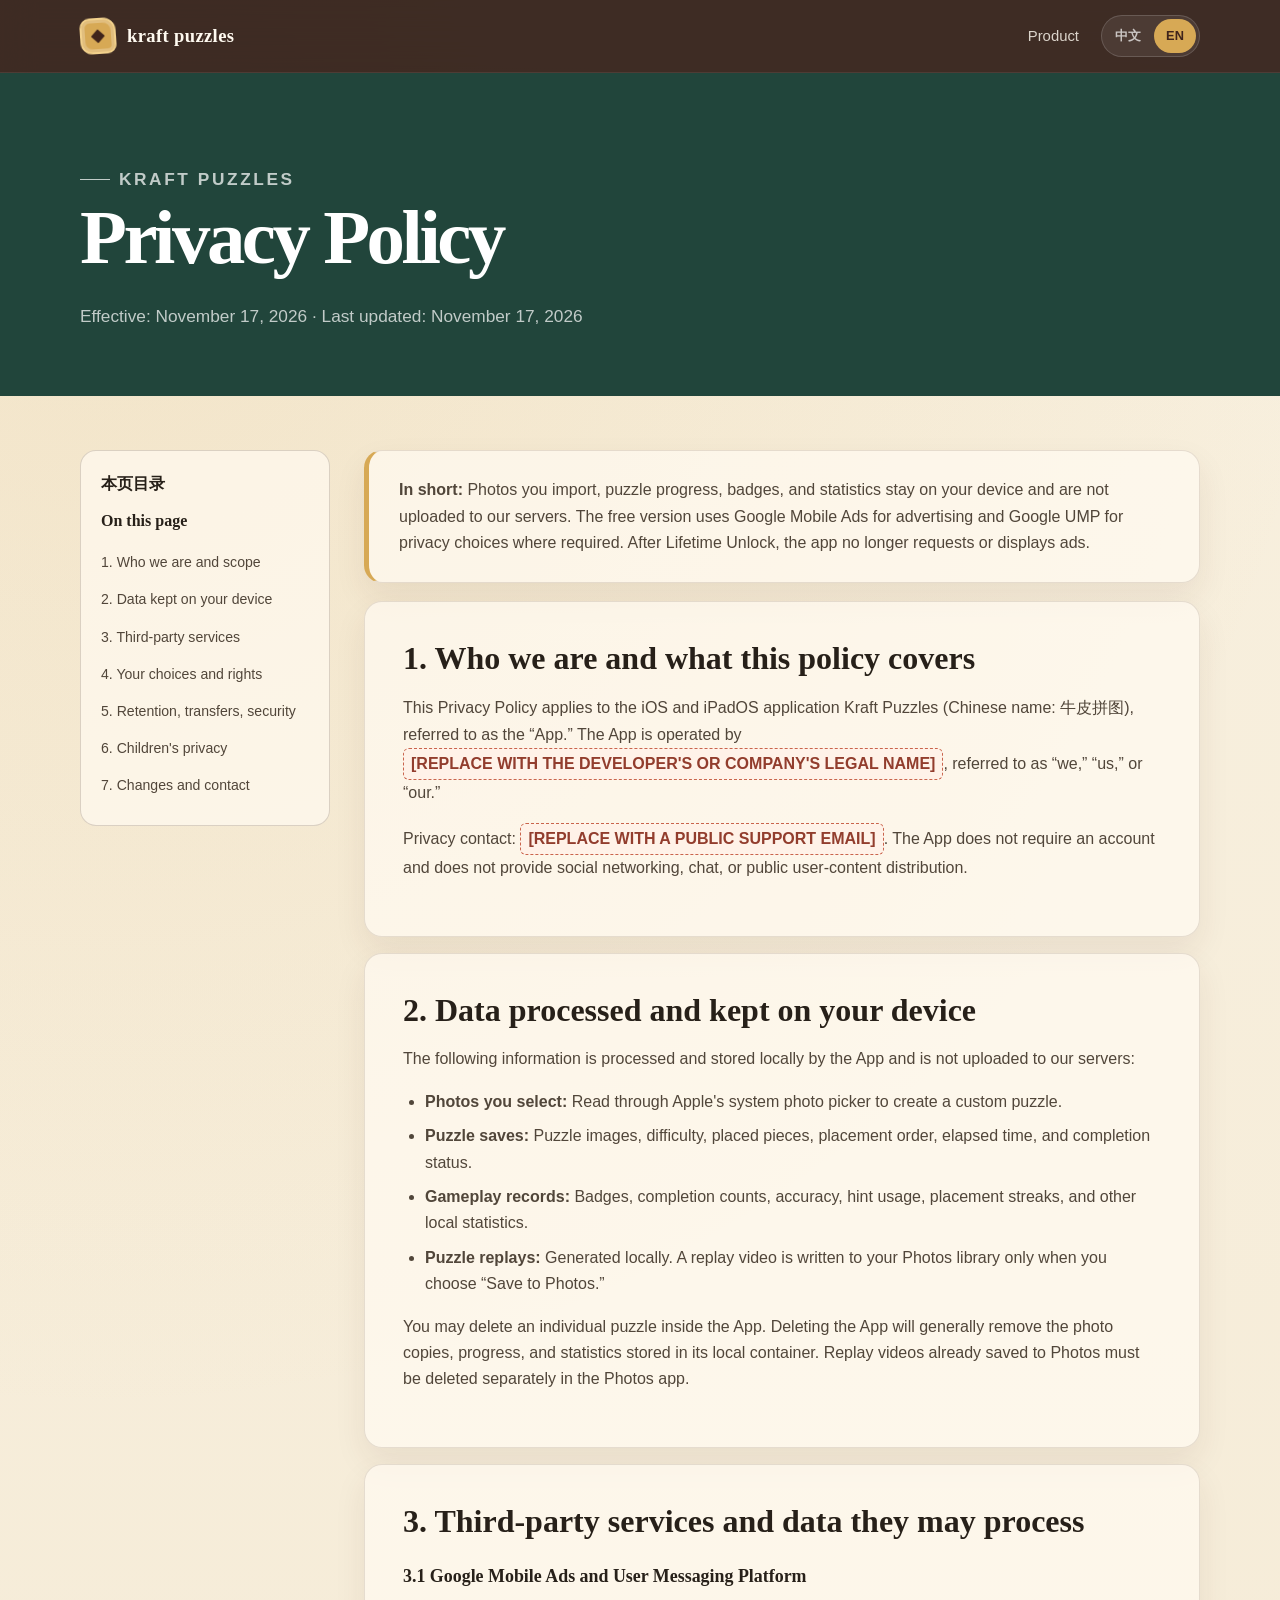
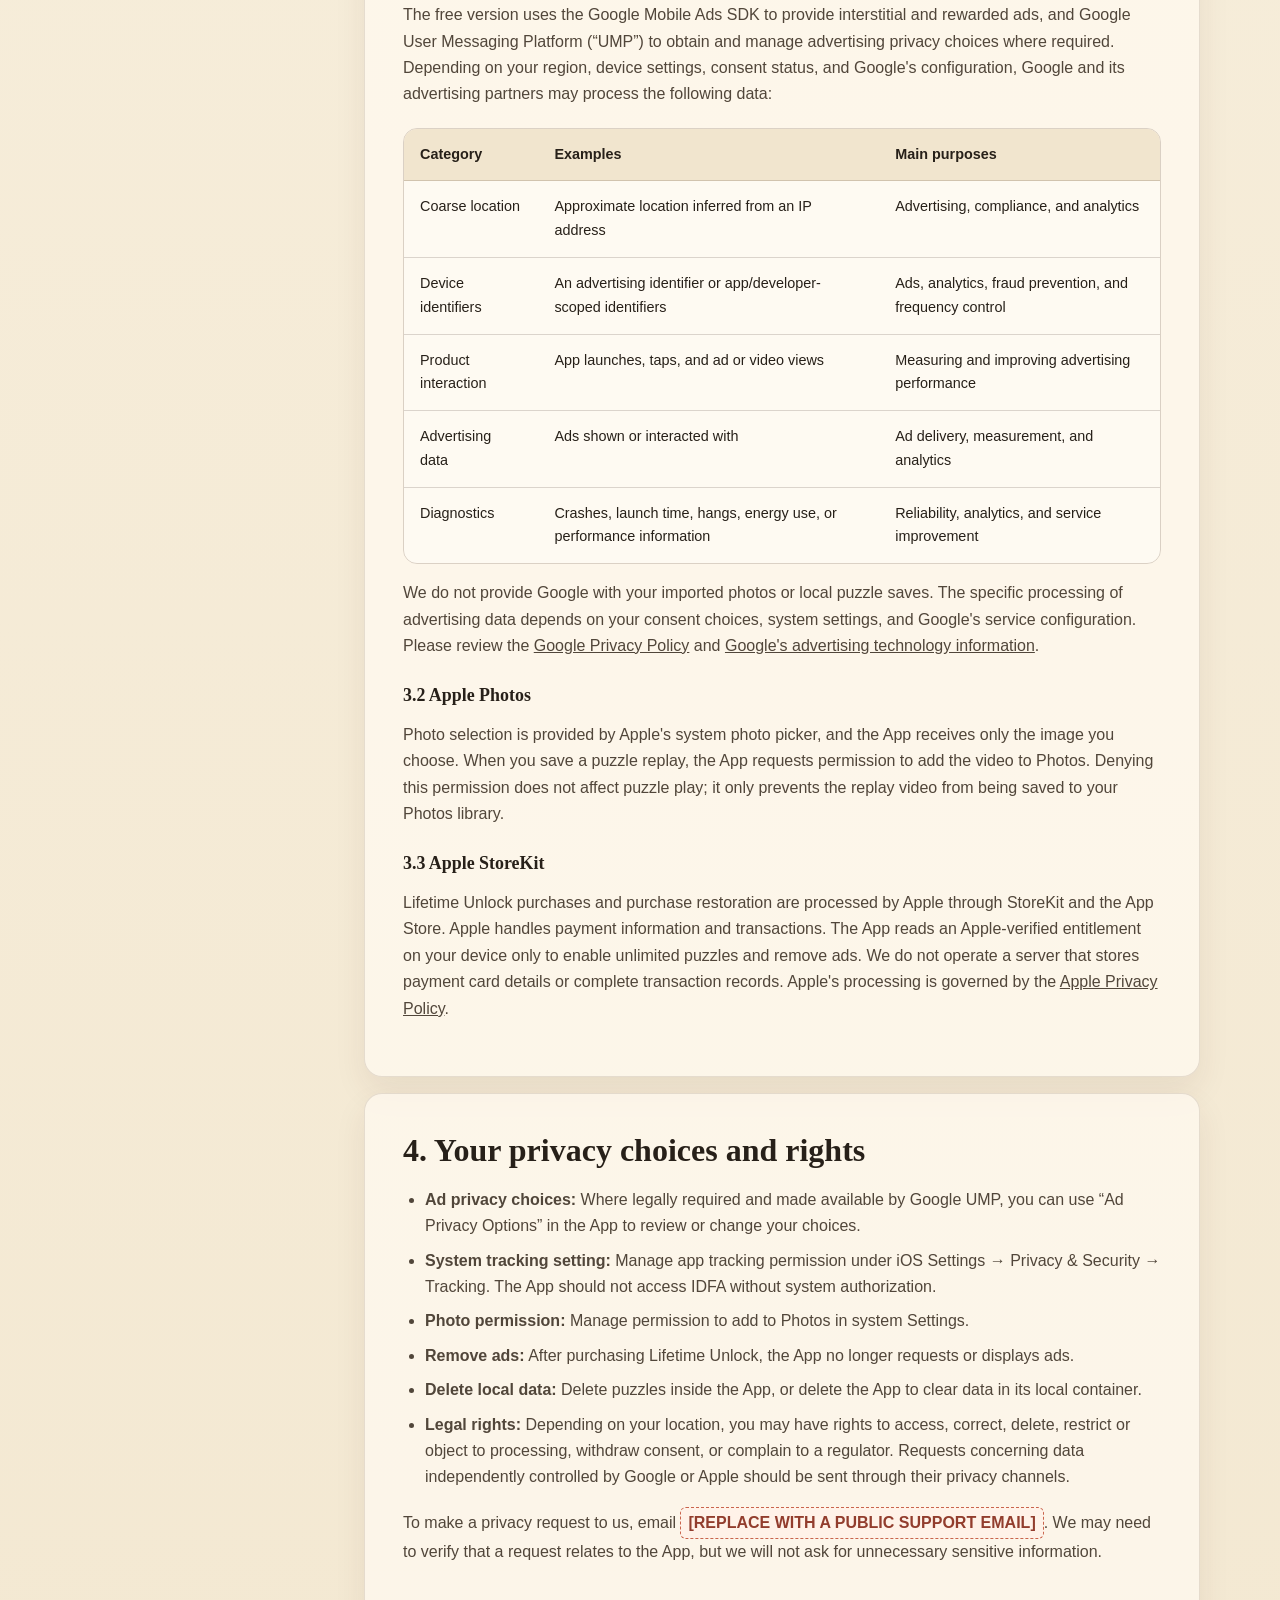
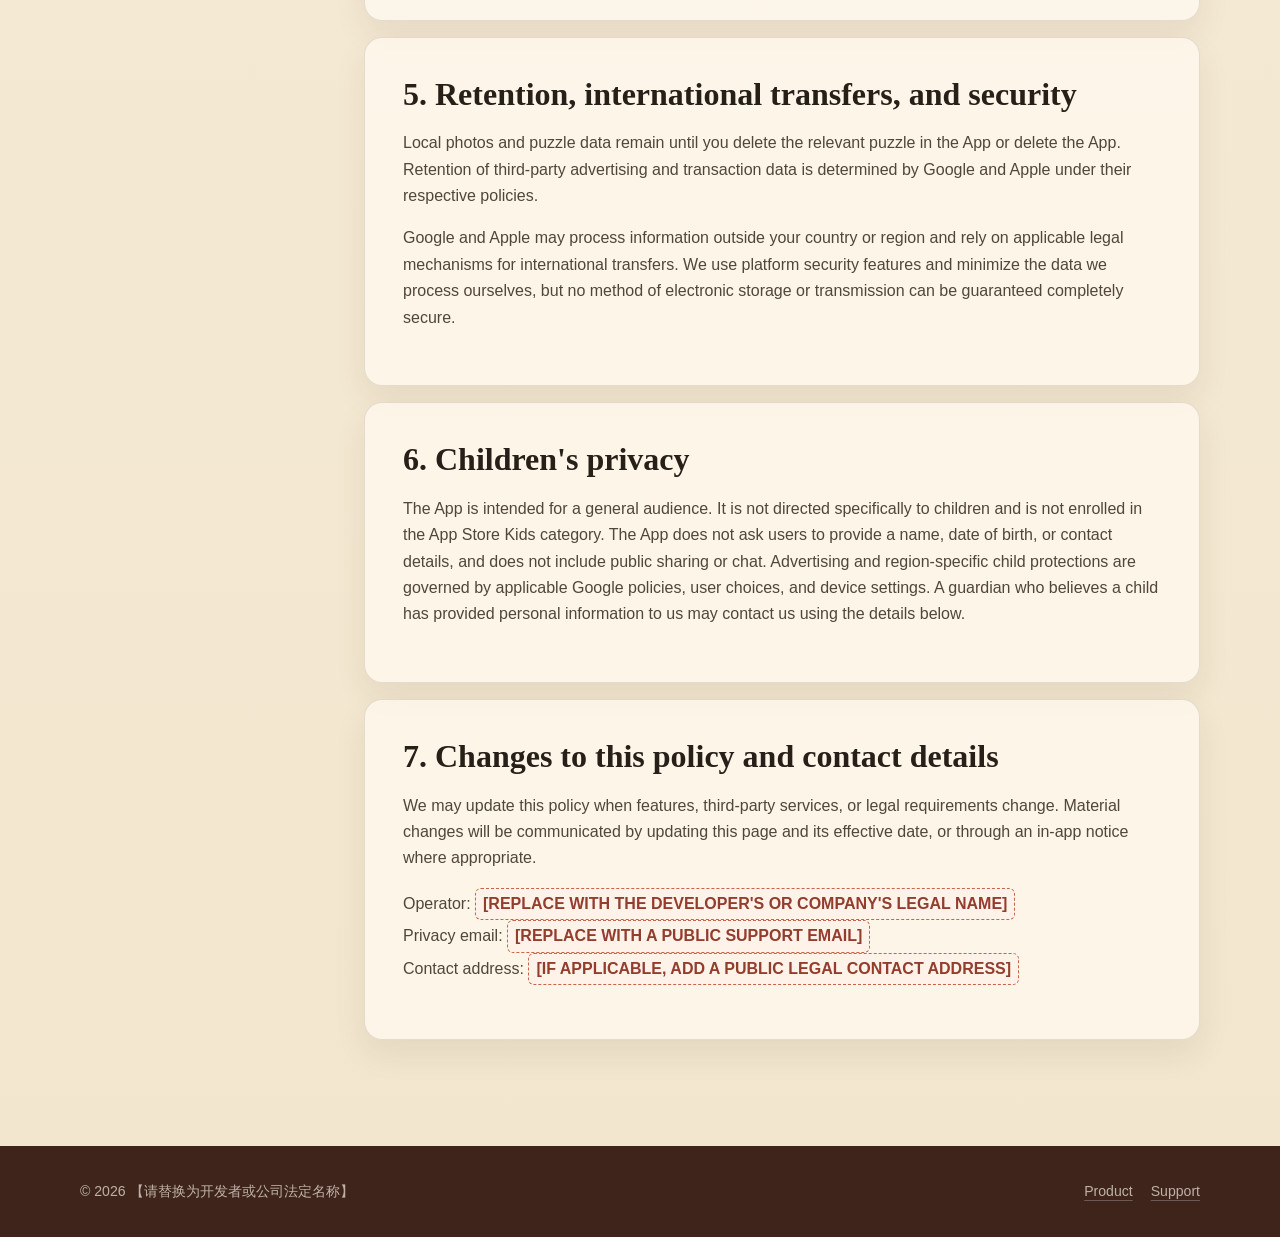
==== privacy.html @ c2f360ee "Add files via upload" ====
<!doctype html>
<html lang="zh-Hans">
  <head>
    <meta charset="utf-8" />
    <meta name="viewport" content="width=device-width, initial-scale=1" />
    <meta
      name="description"
      content="牛皮拼图（Kraft Puzzles）隐私政策：了解照片、拼图存档、广告、内购和隐私选择的处理方式。"
    />
    <meta name="theme-color" content="#21453b" />
    <title>隐私政策 · Privacy Policy — 牛皮拼图 / Kraft Puzzles</title>
    <link rel="stylesheet" href="styles.css" />
    <script src="site.js" defer></script>
  </head>
  <body>
    <a class="skip-link" href="#policy-main">跳到主要内容 / Skip to content</a>

    <header class="site-header">
      <nav class="nav" aria-label="主导航 / Main navigation">
        <a class="brand" href="index.html" aria-label="返回牛皮拼图首页">
          <span class="brand-mark" aria-hidden="true">◆</span>
          <span>kraft puzzles</span>
        </a>
        <div class="nav-links">
          <a class="always" href="index.html">
            <span data-language-panel="zh">产品介绍</span>
            <span data-language-panel="en" hidden>Product</span>
          </a>
          <div class="language-switcher" aria-label="选择语言 / Choose language">
            <button type="button" data-language-button="zh" aria-pressed="true">中文</button>
            <button type="button" data-language-button="en" aria-pressed="false">EN</button>
          </div>
        </div>
      </nav>
    </header>

    <main id="policy-main">
      <section class="policy-hero">
        <div class="policy-hero-inner" data-language-panel="zh">
          <p class="eyebrow">牛皮拼图 · Kraft Puzzles</p>
          <h1>隐私政策</h1>
          <p>生效日期：2026年11月17日　·　最后更新：2026年11月17日</p>
        </div>
        <div class="policy-hero-inner" data-language-panel="en" hidden>
          <p class="eyebrow">Kraft Puzzles</p>
          <h1>Privacy Policy</h1>
          <p>Effective: November 17, 2026 · Last updated: November 17, 2026</p>
        </div>
      </section>

      <div class="policy-layout">
        <aside class="policy-nav" aria-label="隐私政策目录 / Privacy Policy contents">
          <strong data-language-panel="zh">本页目录</strong>
          <strong data-language-panel="en" hidden>On this page</strong>
          <div data-language-panel="zh">
            <a href="#controller-zh">1. 运营者与适用范围</a>
            <a href="#local-data-zh">2. 保存在设备上的数据</a>
            <a href="#third-parties-zh">3. 第三方服务与数据</a>
            <a href="#choices-zh">4. 你的选择与权利</a>
            <a href="#retention-zh">5. 保存、传输与安全</a>
            <a href="#children-zh">6. 儿童隐私</a>
            <a href="#changes-zh">7. 变更与联系</a>
          </div>
          <div data-language-panel="en" hidden>
            <a href="#controller-en">1. Who we are and scope</a>
            <a href="#local-data-en">2. Data kept on your device</a>
            <a href="#third-parties-en">3. Third-party services</a>
            <a href="#choices-en">4. Your choices and rights</a>
            <a href="#retention-en">5. Retention, transfers, security</a>
            <a href="#children-en">6. Children's privacy</a>
            <a href="#changes-en">7. Changes and contact</a>
          </div>
        </aside>

        <article class="policy-content language-panel" data-language-panel="zh">
          <div class="summary-card">
            <p>
              <strong>简要说明：</strong>你导入的照片、拼图进度、奖章和统计保存在设备本地，不会上传到我们的服务器。
              免费版会使用 Google Mobile Ads 展示广告，并使用 Google UMP 管理适用地区的广告隐私选择；永久解锁后不再请求或展示广告。
            </p>
          </div>

          <section class="policy-section" id="controller-zh">
            <h2>1. 运营者与适用范围</h2>
            <p>
              本隐私政策适用于 iOS 与 iPadOS 应用“牛皮拼图”（英文名 Kraft Puzzles，以下简称“本 App”）。
              本 App 的运营者和数据控制者为
              <span class="placeholder">【请替换为开发者或公司法定名称】</span>（以下简称“我们”）。
            </p>
            <p>
              隐私联系邮箱：<span class="placeholder">【请替换为可公开使用的支持邮箱】</span>。
              本 App 无需创建账号，也不提供社交、聊天或公开发布用户内容的功能。
            </p>
          </section>

          <section class="policy-section" id="local-data-zh">
            <h2>2. 保存在设备上的数据</h2>
            <p>以下内容由本 App 在你的设备上处理和保存，不会上传到我们的服务器：</p>
            <ul>
              <li><strong>你选择的照片：</strong>通过 Apple 系统照片选择器读取，用于生成自定义拼图。</li>
              <li><strong>拼图存档：</strong>包括拼图图像、难度、已归位碎片、放置顺序、用时和完成状态。</li>
              <li><strong>游戏记录：</strong>包括奖章、完成数量、准确率、提示使用情况、连续归位和其他本机统计。</li>
              <li><strong>拼图回放：</strong>回放在本机生成；只有当你主动选择“保存到相册”时，视频才会写入系统照片图库。</li>
            </ul>
            <p>
              你可以在 App 内删除单个拼图。删除 App 通常会同时删除 App 容器中的本机照片副本、进度与统计；已经保存到系统相册的回放视频需由你在“照片”App 中另行删除。
            </p>
          </section>

          <section class="policy-section" id="third-parties-zh">
            <h2>3. 第三方服务与可能处理的数据</h2>
            <h3>3.1 Google Mobile Ads 与 User Messaging Platform</h3>
            <p>
              免费版使用 Google Mobile Ads SDK 提供插屏广告和激励广告，并使用 Google User Messaging Platform（UMP）在适用地区收集和管理广告隐私选择。
              根据你的地区、设备设置、同意状态及 Google 的配置，Google 及其广告合作伙伴可能处理下列数据：
            </p>

            <div class="data-table-wrap">
              <table class="data-table">
                <thead>
                  <tr><th>数据类别</th><th>示例</th><th>主要目的</th></tr>
                </thead>
                <tbody>
                  <tr><td>粗略位置</td><td>由 IP 地址推断的大致位置</td><td>广告投放、合规与分析</td></tr>
                  <tr><td>设备标识符</td><td>广告标识符或 App/开发者范围内的设备标识符</td><td>广告、分析、反欺诈与频次控制</td></tr>
                  <tr><td>产品交互</td><td>App 启动、点击、广告或视频观看等交互</td><td>衡量和改善广告表现</td></tr>
                  <tr><td>广告数据</td><td>展示或互动过的广告</td><td>广告投放、衡量与分析</td></tr>
                  <tr><td>诊断数据</td><td>崩溃、启动时间、卡顿、能耗或性能信息</td><td>稳定性、分析与广告服务改进</td></tr>
                </tbody>
              </table>
            </div>

            <p>
              我们不会向 Google 提供你导入的照片或本机拼图存档。广告数据的具体处理取决于你的同意选择、系统设置和 Google 的服务配置。
              你可以查看
              <a href="https://policies.google.com/privacy" rel="noreferrer">Google 隐私权政策</a>及
              <a href="https://policies.google.com/technologies/ads" rel="noreferrer">Google 广告技术说明</a>。
            </p>

            <h3>3.2 Apple Photos</h3>
            <p>
              照片选择由 Apple 的系统照片选择器提供。本 App 仅接收你主动选择的图片。保存拼图回放时，本 App 会请求“添加到照片”的权限；拒绝该权限不会影响拼图功能，只会阻止回放视频写入系统相册。
            </p>

            <h3>3.3 Apple StoreKit</h3>
            <p>
              “永久解锁”购买与恢复购买由 Apple StoreKit 和 App Store 处理。Apple 负责付款信息和交易处理；本 App 仅在设备上读取经 Apple 验证的购买权益，以决定是否启用无限拼图和移除广告。
              我们没有自建服务器保存你的付款卡号或完整交易记录。Apple 的处理受
              <a href="https://www.apple.com/legal/privacy/" rel="noreferrer">Apple 隐私政策</a>约束。
            </p>
          </section>

          <section class="policy-section" id="choices-zh">
            <h2>4. 你的隐私选择与权利</h2>
            <ul>
              <li><strong>广告隐私选择：</strong>当法律要求且 Google UMP 提供相应入口时，你可在 App 内的“广告隐私选项”重新查看或修改选择。</li>
              <li><strong>系统跟踪设置：</strong>你可以在 iOS“设置 → 隐私与安全性 → 跟踪”中管理 App 的跟踪权限。未获得系统授权时，App 不应访问 IDFA。</li>
              <li><strong>照片权限：</strong>可在系统设置中管理“添加照片”权限。</li>
              <li><strong>移除广告：</strong>购买“永久解锁”后，本 App 不再请求或展示广告。</li>
              <li><strong>删除本机数据：</strong>可在 App 内删除拼图，或通过删除 App 清除其本机容器数据。</li>
              <li><strong>法定权利：</strong>根据你所在地区的法律，你可能享有访问、更正、删除、限制处理、反对处理、撤回同意或投诉等权利。对于由 Google 或 Apple 独立控制的数据，请通过其隐私渠道提出请求。</li>
            </ul>
            <p>如需向我们提出隐私请求，请发送邮件至 <span class="placeholder">【请替换为可公开使用的支持邮箱】</span>。我们可能需要核实请求与本 App 的关联，但不会要求你提供不必要的敏感信息。</p>
          </section>

          <section class="policy-section" id="retention-zh">
            <h2>5. 数据保存、跨境传输与安全</h2>
            <p>
              本机照片与拼图数据会保留到你在 App 内删除相应拼图或删除 App 为止。第三方广告与交易数据的保存期限由 Google 和 Apple 根据其政策决定。
            </p>
            <p>
              Google 和 Apple 可能在你所在国家或地区以外处理数据，并依据适用的法律机制保护跨境传输。我们采用平台提供的安全机制，并尽量减少自身处理的数据；但任何电子存储或网络传输方式都无法保证绝对安全。
            </p>
          </section>

          <section class="policy-section" id="children-zh">
            <h2>6. 儿童隐私</h2>
            <p>
              本 App 面向一般受众，并非专门面向儿童设计，也未加入 App Store 的“儿童类别”。本 App 不要求用户提供姓名、出生日期或联系方式，也不提供公开分享和聊天功能。
              广告的提供和地区性儿童保护设置由 Google 的适用政策、用户同意和设备设置共同决定。如监护人认为儿童向我们提供了个人信息，请通过下方邮箱联系。
            </p>
          </section>

          <section class="policy-section" id="changes-zh">
            <h2>7. 政策变更与联系我们</h2>
            <p>
              我们可能因功能、第三方服务或法律要求变化而更新本政策。重大变更会通过更新本页面、生效日期，或在适当情况下通过 App 内提示告知。
            </p>
            <p>
              运营者：<span class="placeholder">【请替换为开发者或公司法定名称】</span><br />
              隐私邮箱：<span class="placeholder">【请替换为可公开使用的支持邮箱】</span><br />
              联系地址：<span class="placeholder">【如适用，请填写可公开的法定联系地址】</span>
            </p>
          </section>
        </article>

        <article class="policy-content language-panel" data-language-panel="en" hidden>
          <div class="summary-card">
            <p>
              <strong>In short:</strong> Photos you import, puzzle progress, badges, and statistics stay on your device and are not uploaded to our servers.
              The free version uses Google Mobile Ads for advertising and Google UMP for privacy choices where required. After Lifetime Unlock, the app no longer requests or displays ads.
            </p>
          </div>

          <section class="policy-section" id="controller-en">
            <h2>1. Who we are and what this policy covers</h2>
            <p>
              This Privacy Policy applies to the iOS and iPadOS application Kraft Puzzles (Chinese name: 牛皮拼图), referred to as the “App.”
              The App is operated by <span class="placeholder">[REPLACE WITH THE DEVELOPER'S OR COMPANY'S LEGAL NAME]</span>, referred to as “we,” “us,” or “our.”
            </p>
            <p>
              Privacy contact: <span class="placeholder">[REPLACE WITH A PUBLIC SUPPORT EMAIL]</span>.
              The App does not require an account and does not provide social networking, chat, or public user-content distribution.
            </p>
          </section>

          <section class="policy-section" id="local-data-en">
            <h2>2. Data processed and kept on your device</h2>
            <p>The following information is processed and stored locally by the App and is not uploaded to our servers:</p>
            <ul>
              <li><strong>Photos you select:</strong> Read through Apple's system photo picker to create a custom puzzle.</li>
              <li><strong>Puzzle saves:</strong> Puzzle images, difficulty, placed pieces, placement order, elapsed time, and completion status.</li>
              <li><strong>Gameplay records:</strong> Badges, completion counts, accuracy, hint usage, placement streaks, and other local statistics.</li>
              <li><strong>Puzzle replays:</strong> Generated locally. A replay video is written to your Photos library only when you choose “Save to Photos.”</li>
            </ul>
            <p>
              You may delete an individual puzzle inside the App. Deleting the App will generally remove the photo copies, progress, and statistics stored in its local container. Replay videos already saved to Photos must be deleted separately in the Photos app.
            </p>
          </section>

          <section class="policy-section" id="third-parties-en">
            <h2>3. Third-party services and data they may process</h2>
            <h3>3.1 Google Mobile Ads and User Messaging Platform</h3>
            <p>
              The free version uses the Google Mobile Ads SDK to provide interstitial and rewarded ads, and Google User Messaging Platform (“UMP”) to obtain and manage advertising privacy choices where required.
              Depending on your region, device settings, consent status, and Google's configuration, Google and its advertising partners may process the following data:
            </p>

            <div class="data-table-wrap">
              <table class="data-table">
                <thead><tr><th>Category</th><th>Examples</th><th>Main purposes</th></tr></thead>
                <tbody>
                  <tr><td>Coarse location</td><td>Approximate location inferred from an IP address</td><td>Advertising, compliance, and analytics</td></tr>
                  <tr><td>Device identifiers</td><td>An advertising identifier or app/developer-scoped identifiers</td><td>Ads, analytics, fraud prevention, and frequency control</td></tr>
                  <tr><td>Product interaction</td><td>App launches, taps, and ad or video views</td><td>Measuring and improving advertising performance</td></tr>
                  <tr><td>Advertising data</td><td>Ads shown or interacted with</td><td>Ad delivery, measurement, and analytics</td></tr>
                  <tr><td>Diagnostics</td><td>Crashes, launch time, hangs, energy use, or performance information</td><td>Reliability, analytics, and service improvement</td></tr>
                </tbody>
              </table>
            </div>

            <p>
              We do not provide Google with your imported photos or local puzzle saves. The specific processing of advertising data depends on your consent choices, system settings, and Google's service configuration.
              Please review the <a href="https://policies.google.com/privacy" rel="noreferrer">Google Privacy Policy</a> and
              <a href="https://policies.google.com/technologies/ads" rel="noreferrer">Google's advertising technology information</a>.
            </p>

            <h3>3.2 Apple Photos</h3>
            <p>
              Photo selection is provided by Apple's system photo picker, and the App receives only the image you choose. When you save a puzzle replay, the App requests permission to add the video to Photos. Denying this permission does not affect puzzle play; it only prevents the replay video from being saved to your Photos library.
            </p>

            <h3>3.3 Apple StoreKit</h3>
            <p>
              Lifetime Unlock purchases and purchase restoration are processed by Apple through StoreKit and the App Store. Apple handles payment information and transactions. The App reads an Apple-verified entitlement on your device only to enable unlimited puzzles and remove ads.
              We do not operate a server that stores payment card details or complete transaction records. Apple's processing is governed by the
              <a href="https://www.apple.com/legal/privacy/" rel="noreferrer">Apple Privacy Policy</a>.
            </p>
          </section>

          <section class="policy-section" id="choices-en">
            <h2>4. Your privacy choices and rights</h2>
            <ul>
              <li><strong>Ad privacy choices:</strong> Where legally required and made available by Google UMP, you can use “Ad Privacy Options” in the App to review or change your choices.</li>
              <li><strong>System tracking setting:</strong> Manage app tracking permission under iOS Settings → Privacy & Security → Tracking. The App should not access IDFA without system authorization.</li>
              <li><strong>Photo permission:</strong> Manage permission to add to Photos in system Settings.</li>
              <li><strong>Remove ads:</strong> After purchasing Lifetime Unlock, the App no longer requests or displays ads.</li>
              <li><strong>Delete local data:</strong> Delete puzzles inside the App, or delete the App to clear data in its local container.</li>
              <li><strong>Legal rights:</strong> Depending on your location, you may have rights to access, correct, delete, restrict or object to processing, withdraw consent, or complain to a regulator. Requests concerning data independently controlled by Google or Apple should be sent through their privacy channels.</li>
            </ul>
            <p>
              To make a privacy request to us, email <span class="placeholder">[REPLACE WITH A PUBLIC SUPPORT EMAIL]</span>. We may need to verify that a request relates to the App, but we will not ask for unnecessary sensitive information.
            </p>
          </section>

          <section class="policy-section" id="retention-en">
            <h2>5. Retention, international transfers, and security</h2>
            <p>
              Local photos and puzzle data remain until you delete the relevant puzzle in the App or delete the App. Retention of third-party advertising and transaction data is determined by Google and Apple under their respective policies.
            </p>
            <p>
              Google and Apple may process information outside your country or region and rely on applicable legal mechanisms for international transfers. We use platform security features and minimize the data we process ourselves, but no method of electronic storage or transmission can be guaranteed completely secure.
            </p>
          </section>

          <section class="policy-section" id="children-en">
            <h2>6. Children's privacy</h2>
            <p>
              The App is intended for a general audience. It is not directed specifically to children and is not enrolled in the App Store Kids category. The App does not ask users to provide a name, date of birth, or contact details, and does not include public sharing or chat.
              Advertising and region-specific child protections are governed by applicable Google policies, user choices, and device settings. A guardian who believes a child has provided personal information to us may contact us using the details below.
            </p>
          </section>

          <section class="policy-section" id="changes-en">
            <h2>7. Changes to this policy and contact details</h2>
            <p>
              We may update this policy when features, third-party services, or legal requirements change. Material changes will be communicated by updating this page and its effective date, or through an in-app notice where appropriate.
            </p>
            <p>
              Operator: <span class="placeholder">[REPLACE WITH THE DEVELOPER'S OR COMPANY'S LEGAL NAME]</span><br />
              Privacy email: <span class="placeholder">[REPLACE WITH A PUBLIC SUPPORT EMAIL]</span><br />
              Contact address: <span class="placeholder">[IF APPLICABLE, ADD A PUBLIC LEGAL CONTACT ADDRESS]</span>
            </p>
          </section>
        </article>
      </div>
    </main>

    <footer class="site-footer">
      <div class="footer-inner">
        <span>© 2026 <span data-replace="legal-name">【请替换为开发者或公司法定名称】</span></span>
        <div class="footer-links">
          <a href="index.html"><span data-language-panel="zh">产品介绍</span><span data-language-panel="en" hidden>Product</span></a>
          <a href="mailto:REPLACE_WITH_SUPPORT_EMAIL"><span data-language-panel="zh">联系支持</span><span data-language-panel="en" hidden>Support</span></a>
        </div>
      </div>
    </footer>
  </body>
</html>
---- styles.css ----
:root {
  color-scheme: light;
  --ink: #272019;
  --ink-soft: #51463a;
  --paper: #f6edda;
  --paper-deep: #ead8b7;
  --wood: #6f3e29;
  --wood-dark: #3f241b;
  --felt: #315f51;
  --felt-dark: #21453b;
  --brass: #d7a955;
  --coral: #c9644c;
  --cream: #fffaf0;
  --line: rgba(65, 43, 29, 0.18);
  --shadow: 0 20px 48px rgba(52, 31, 20, 0.16);
  --radius-lg: 28px;
  --radius-md: 18px;
  --page: min(1120px, calc(100% - 36px));
}

* {
  box-sizing: border-box;
}

html {
  scroll-behavior: smooth;
}

body {
  margin: 0;
  color: var(--ink);
  background:
    radial-gradient(circle at 8% 4%, rgba(215, 169, 85, 0.16), transparent 28%),
    linear-gradient(180deg, #f8f0df 0%, #f2e6ce 100%);
  font-family: -apple-system, BlinkMacSystemFont, "Segoe UI", "PingFang SC",
    "Hiragino Sans GB", "Microsoft YaHei", sans-serif;
  line-height: 1.65;
  -webkit-font-smoothing: antialiased;
}

a {
  color: inherit;
}

button,
a {
  -webkit-tap-highlight-color: transparent;
}

.skip-link {
  position: fixed;
  top: 10px;
  left: 10px;
  z-index: 100;
  padding: 10px 14px;
  border-radius: 10px;
  color: white;
  background: var(--ink);
  transform: translateY(-150%);
}

.skip-link:focus {
  transform: translateY(0);
}

.site-header {
  position: sticky;
  top: 0;
  z-index: 20;
  border-bottom: 1px solid rgba(255, 255, 255, 0.08);
  color: var(--cream);
  background: rgba(46, 28, 21, 0.92);
  backdrop-filter: blur(16px);
}

.nav {
  width: var(--page);
  min-height: 72px;
  margin: 0 auto;
  display: flex;
  align-items: center;
  gap: 26px;
}

.brand {
  display: inline-flex;
  align-items: center;
  gap: 11px;
  text-decoration: none;
  font-family: Georgia, "Times New Roman", "Songti SC", serif;
  font-size: 1.16rem;
  font-weight: 800;
  letter-spacing: 0.02em;
  white-space: nowrap;
}

.brand-mark {
  width: 36px;
  height: 36px;
  display: grid;
  place-items: center;
  border: 2px solid #f2d18c;
  border-radius: 10px 13px 9px 12px;
  color: var(--wood-dark);
  background: var(--brass);
  box-shadow: inset 0 0 0 3px rgba(255, 255, 255, 0.24);
  font-size: 1.05rem;
  transform: rotate(-4deg);
}

.nav-links {
  margin-left: auto;
  display: flex;
  align-items: center;
  gap: 22px;
}

.nav-links a {
  color: rgba(255, 250, 240, 0.82);
  text-decoration: none;
  font-size: 0.93rem;
}

.nav-links a:hover,
.nav-links a:focus-visible {
  color: white;
}

.language-switcher {
  display: inline-flex;
  gap: 3px;
  padding: 3px;
  border: 1px solid rgba(255, 255, 255, 0.16);
  border-radius: 999px;
  background: rgba(255, 255, 255, 0.07);
}

.language-switcher button {
  min-width: 42px;
  padding: 6px 10px;
  border: 0;
  border-radius: 999px;
  color: rgba(255, 255, 255, 0.7);
  background: transparent;
  font: inherit;
  font-size: 0.8rem;
  font-weight: 700;
  cursor: pointer;
}

.language-switcher button[aria-pressed="true"] {
  color: var(--wood-dark);
  background: var(--brass);
}

.hero {
  position: relative;
  overflow: hidden;
  color: var(--cream);
  background:
    linear-gradient(120deg, rgba(28, 59, 50, 0.96), rgba(49, 95, 81, 0.91)),
    repeating-linear-gradient(90deg, transparent 0 33px, rgba(255, 255, 255, 0.025) 34px 35px);
}

.hero::before,
.hero::after {
  content: "";
  position: absolute;
  border: 1px solid rgba(255, 255, 255, 0.12);
  border-radius: 34px;
  transform: rotate(14deg);
}

.hero::before {
  width: 320px;
  height: 320px;
  right: -80px;
  top: -150px;
}

.hero::after {
  width: 210px;
  height: 210px;
  left: -90px;
  bottom: -120px;
}

.hero-inner {
  position: relative;
  z-index: 1;
  width: var(--page);
  min-height: 650px;
  margin: 0 auto;
  display: grid;
  grid-template-columns: minmax(0, 1.05fr) minmax(340px, 0.95fr);
  align-items: center;
  gap: clamp(48px, 7vw, 96px);
  padding: 76px 0 88px;
}

.eyebrow {
  display: inline-flex;
  align-items: center;
  gap: 9px;
  margin: 0 0 18px;
  color: #f2d18c;
  font-size: 0.78rem;
  font-weight: 800;
  letter-spacing: 0.15em;
  text-transform: uppercase;
}

.eyebrow::before {
  content: "";
  width: 30px;
  height: 1px;
  background: currentColor;
}

h1,
h2,
h3 {
  font-family: Georgia, "Times New Roman", "Songti SC", serif;
  line-height: 1.15;
}

h1 {
  max-width: 720px;
  margin: 0;
  font-size: clamp(3rem, 7vw, 5.8rem);
  letter-spacing: -0.045em;
}

.hero-copy {
  max-width: 650px;
  margin: 24px 0 0;
  color: rgba(255, 250, 240, 0.76);
  font-size: clamp(1.05rem, 1.8vw, 1.26rem);
}

.hero-actions {
  margin-top: 34px;
  display: flex;
  flex-wrap: wrap;
  align-items: center;
  gap: 14px;
}

.button {
  min-height: 50px;
  display: inline-flex;
  align-items: center;
  justify-content: center;
  gap: 10px;
  padding: 12px 20px;
  border: 1px solid transparent;
  border-radius: 13px;
  text-decoration: none;
  font-weight: 800;
  transition: transform 160ms ease, box-shadow 160ms ease, background 160ms ease;
}

.button:hover {
  transform: translateY(-2px);
}

.button-primary {
  color: var(--wood-dark);
  background: var(--brass);
  box-shadow: 0 11px 24px rgba(21, 16, 11, 0.24), inset 0 0 0 2px rgba(255, 255, 255, 0.24);
}

.button-secondary {
  border-color: rgba(255, 255, 255, 0.23);
  color: white;
  background: rgba(255, 255, 255, 0.06);
}

.button-dark {
  color: white;
  background: var(--ink);
}

.puzzle-stage {
  position: relative;
  aspect-ratio: 1 / 1;
  display: grid;
  place-items: center;
}

.puzzle-board {
  width: min(100%, 450px);
  aspect-ratio: 1;
  padding: 22px;
  display: grid;
  grid-template-columns: repeat(3, 1fr);
  gap: 8px;
  border: 12px solid #8b5938;
  border-radius: 30px;
  background: #d9bd83;
  box-shadow:
    0 34px 60px rgba(10, 30, 24, 0.36),
    inset 0 0 0 3px #ad7947,
    inset 0 0 24px rgba(76, 42, 24, 0.3);
  transform: rotate(3deg);
}

.puzzle-piece {
  position: relative;
  border: 1px solid rgba(32, 44, 32, 0.35);
  border-radius: 13px 19px 12px 18px;
  background:
    radial-gradient(circle at 30% 28%, rgba(255, 255, 255, 0.6), transparent 20%),
    linear-gradient(145deg, #d9a85b, #be7659 48%, #315f51 49%, #7ea997);
  box-shadow: 0 7px 0 #62422d, 0 13px 17px rgba(30, 21, 15, 0.26);
}

.puzzle-piece:nth-child(2n) {
  transform: translateY(-3px) rotate(-2deg);
  background:
    radial-gradient(circle at 70% 30%, rgba(255, 255, 255, 0.5), transparent 18%),
    linear-gradient(45deg, #315f51, #719c8b 50%, #d0a156 51%, #ecd49b);
}

.puzzle-piece:nth-child(4n) {
  transform: translateX(3px) rotate(2deg);
  background: linear-gradient(135deg, #c9644c, #e5a36f 45%, #315f51 46%, #406e5d);
}

.piece-out {
  position: absolute;
  width: 28%;
  aspect-ratio: 1;
  right: -3%;
  bottom: -2%;
  border: 3px solid rgba(255, 255, 255, 0.55);
  border-radius: 18px 12px 17px 10px;
  background: linear-gradient(145deg, #e8c273, #c9644c 48%, #315f51 49%);
  box-shadow: 0 13px 0 #5b3a29, 0 22px 35px rgba(22, 20, 15, 0.35);
  transform: rotate(-12deg);
}

.section {
  width: var(--page);
  margin: 0 auto;
  padding: 94px 0;
}

.section-header {
  max-width: 740px;
  margin-bottom: 42px;
}

.section-header h2 {
  margin: 0 0 15px;
  font-size: clamp(2.1rem, 4vw, 3.5rem);
  letter-spacing: -0.035em;
}

.section-header p {
  margin: 0;
  color: var(--ink-soft);
  font-size: 1.08rem;
}

.feature-grid {
  display: grid;
  grid-template-columns: repeat(3, minmax(0, 1fr));
  gap: 18px;
}

.feature-card,
.difficulty-card,
.privacy-card,
.policy-section,
.summary-card {
  border: 1px solid rgba(88, 58, 39, 0.14);
  border-radius: var(--radius-md);
  background: rgba(255, 250, 240, 0.74);
  box-shadow: 0 14px 32px rgba(71, 44, 28, 0.08);
}

.feature-card {
  min-height: 250px;
  padding: 28px;
}

.feature-number {
  width: 42px;
  height: 42px;
  display: grid;
  place-items: center;
  border-radius: 12px;
  color: white;
  background: var(--felt);
  font-family: Georgia, serif;
  font-weight: 800;
  box-shadow: 0 5px 0 var(--felt-dark);
}

.feature-card h3 {
  margin: 24px 0 10px;
  font-size: 1.35rem;
}

.feature-card p {
  margin: 0;
  color: var(--ink-soft);
}

.dark-band {
  color: var(--cream);
  background:
    linear-gradient(rgba(54, 30, 23, 0.98), rgba(54, 30, 23, 0.98)),
    repeating-linear-gradient(0deg, transparent 0 14px, rgba(255, 255, 255, 0.03) 15px);
}

.dark-band .section-header p {
  color: rgba(255, 250, 240, 0.68);
}

.difficulty-grid {
  display: grid;
  grid-template-columns: repeat(5, minmax(0, 1fr));
  gap: 12px;
}

.difficulty-card {
  padding: 24px 16px;
  text-align: center;
  color: var(--ink);
  background: var(--paper);
}

.difficulty-card strong {
  display: block;
  margin-bottom: 5px;
  color: var(--coral);
  font-family: Georgia, serif;
  font-size: 2.1rem;
}

.difficulty-card span {
  color: var(--ink-soft);
  font-size: 0.88rem;
}

.privacy-panel {
  display: grid;
  grid-template-columns: 0.9fr 1.1fr;
  gap: 18px;
}

.privacy-card {
  padding: clamp(28px, 4vw, 46px);
}

.privacy-card.emphasis {
  color: white;
  background: var(--felt);
}

.privacy-card h3 {
  margin: 0 0 16px;
  font-size: 1.6rem;
}

.privacy-card p {
  margin: 0;
  color: var(--ink-soft);
}

.privacy-card.emphasis p {
  color: rgba(255, 255, 255, 0.76);
}

.check-list {
  margin: 22px 0 0;
  padding: 0;
  list-style: none;
}

.check-list li {
  position: relative;
  padding: 9px 0 9px 30px;
}

.check-list li::before {
  content: "✓";
  position: absolute;
  left: 0;
  color: #f1d28e;
  font-weight: 900;
}

.cta {
  width: var(--page);
  margin: 0 auto 88px;
  padding: clamp(38px, 7vw, 72px);
  display: grid;
  grid-template-columns: 1fr auto;
  align-items: center;
  gap: 30px;
  border: 1px solid rgba(88, 58, 39, 0.16);
  border-radius: var(--radius-lg);
  background: rgba(255, 250, 240, 0.82);
  box-shadow: var(--shadow);
}

.cta h2 {
  margin: 0 0 9px;
  font-size: clamp(2rem, 4vw, 3.3rem);
}

.cta p {
  margin: 0;
  color: var(--ink-soft);
}

.site-footer {
  padding: 34px 0;
  color: rgba(255, 250, 240, 0.66);
  background: var(--wood-dark);
}

.footer-inner {
  width: var(--page);
  margin: 0 auto;
  display: flex;
  align-items: center;
  justify-content: space-between;
  gap: 24px;
  font-size: 0.88rem;
}

.footer-links {
  display: flex;
  flex-wrap: wrap;
  gap: 18px;
}

.footer-links a {
  text-decoration-color: rgba(255, 255, 255, 0.24);
  text-underline-offset: 4px;
}

/* Privacy page */
.policy-hero {
  color: white;
  background: var(--felt-dark);
}

.policy-hero-inner {
  width: var(--page);
  margin: 0 auto;
  padding: 72px 0 66px;
}

.policy-hero h1 {
  max-width: 850px;
  font-size: clamp(2.8rem, 6vw, 5rem);
}

.policy-hero p {
  max-width: 760px;
  margin: 20px 0 0;
  color: rgba(255, 255, 255, 0.72);
  font-size: 1.08rem;
}

.policy-layout {
  width: var(--page);
  margin: 0 auto;
  display: grid;
  grid-template-columns: 250px minmax(0, 1fr);
  align-items: start;
  gap: 34px;
  padding: 54px 0 90px;
}

.policy-nav {
  position: sticky;
  top: 98px;
  padding: 20px;
  border: 1px solid var(--line);
  border-radius: 16px;
  background: rgba(255, 250, 240, 0.72);
}

.policy-nav strong {
  display: block;
  margin-bottom: 10px;
  font-family: Georgia, "Songti SC", serif;
}

.policy-nav a {
  display: block;
  padding: 7px 0;
  color: var(--ink-soft);
  text-decoration: none;
  font-size: 0.88rem;
}

.policy-nav a:hover,
.policy-nav a:focus-visible {
  color: var(--coral);
}

.policy-content {
  min-width: 0;
}

.summary-card {
  margin-bottom: 18px;
  padding: 26px 30px;
  border-left: 5px solid var(--brass);
}

.summary-card p {
  margin: 0;
  color: var(--ink-soft);
}

.policy-section {
  margin-bottom: 16px;
  padding: clamp(24px, 4vw, 38px);
}

.policy-section h2 {
  margin: 0 0 18px;
  font-size: clamp(1.45rem, 3vw, 2rem);
}

.policy-section h3 {
  margin: 26px 0 10px;
  font-size: 1.12rem;
}

.policy-section p,
.policy-section li {
  color: var(--ink-soft);
}

.policy-section ul {
  padding-left: 22px;
}

.policy-section li + li {
  margin-top: 8px;
}

.data-table-wrap {
  overflow-x: auto;
  margin-top: 20px;
  border: 1px solid var(--line);
  border-radius: 14px;
}

.data-table {
  width: 100%;
  min-width: 640px;
  border-collapse: collapse;
  background: rgba(255, 255, 255, 0.36);
  font-size: 0.9rem;
}

.data-table th,
.data-table td {
  padding: 14px 16px;
  border-bottom: 1px solid var(--line);
  text-align: left;
  vertical-align: top;
}

.data-table th {
  color: var(--ink);
  background: rgba(234, 216, 183, 0.6);
}

.data-table tr:last-child td {
  border-bottom: 0;
}

.placeholder {
  display: inline-block;
  padding: 2px 7px;
  border: 1px dashed var(--coral);
  border-radius: 6px;
  color: #923d2d;
  background: #fff2e8;
  font-weight: 800;
}

.language-panel[hidden] {
  display: none !important;
}

:focus-visible {
  outline: 3px solid #efc56e;
  outline-offset: 3px;
}

@media (prefers-reduced-motion: reduce) {
  html {
    scroll-behavior: auto;
  }

  *,
  *::before,
  *::after {
    animation-duration: 0.01ms !important;
    transition-duration: 0.01ms !important;
  }
}

@media (max-width: 900px) {
  .nav-links > a:not(.always) {
    display: none;
  }

  .hero-inner {
    grid-template-columns: 1fr;
    padding-top: 64px;
  }

  .puzzle-stage {
    width: min(550px, 94%);
    margin: 0 auto;
  }

  .feature-grid {
    grid-template-columns: repeat(2, minmax(0, 1fr));
  }

  .difficulty-grid {
    grid-template-columns: repeat(3, minmax(0, 1fr));
  }

  .privacy-panel,
  .policy-layout {
    grid-template-columns: 1fr;
  }

  .policy-nav {
    position: static;
  }
}

@media (max-width: 620px) {
  :root {
    --page: min(100% - 24px, 1120px);
  }

  .nav {
    min-height: 64px;
    gap: 10px;
  }

  .brand {
    font-size: 1rem;
  }

  .brand-mark {
    width: 32px;
    height: 32px;
  }

  .nav-links {
    gap: 8px;
  }

  .nav-links > a {
    display: none;
  }

  .language-switcher button {
    min-width: 37px;
    padding: 5px 8px;
  }

  .hero-inner {
    min-height: auto;
    gap: 42px;
    padding: 58px 0 68px;
  }

  h1 {
    font-size: clamp(2.7rem, 15vw, 4rem);
  }

  .hero-actions,
  .hero-actions .button {
    width: 100%;
  }

  .puzzle-board {
    padding: 16px;
    border-width: 9px;
  }

  .section {
    padding: 68px 0;
  }

  .feature-grid,
  .difficulty-grid {
    grid-template-columns: 1fr;
  }

  .feature-card {
    min-height: auto;
  }

  .difficulty-card {
    display: flex;
    align-items: center;
    justify-content: space-between;
    text-align: left;
  }

  .difficulty-card strong {
    margin: 0;
  }

  .cta {
    grid-template-columns: 1fr;
    margin-bottom: 62px;
  }

  .cta .button {
    width: 100%;
  }

  .footer-inner {
    align-items: flex-start;
    flex-direction: column;
  }

  .policy-hero-inner {
    padding: 56px 0 50px;
  }

  .policy-layout {
    padding-top: 32px;
  }

  .summary-card,
  .policy-section {
    padding: 22px;
  }
}
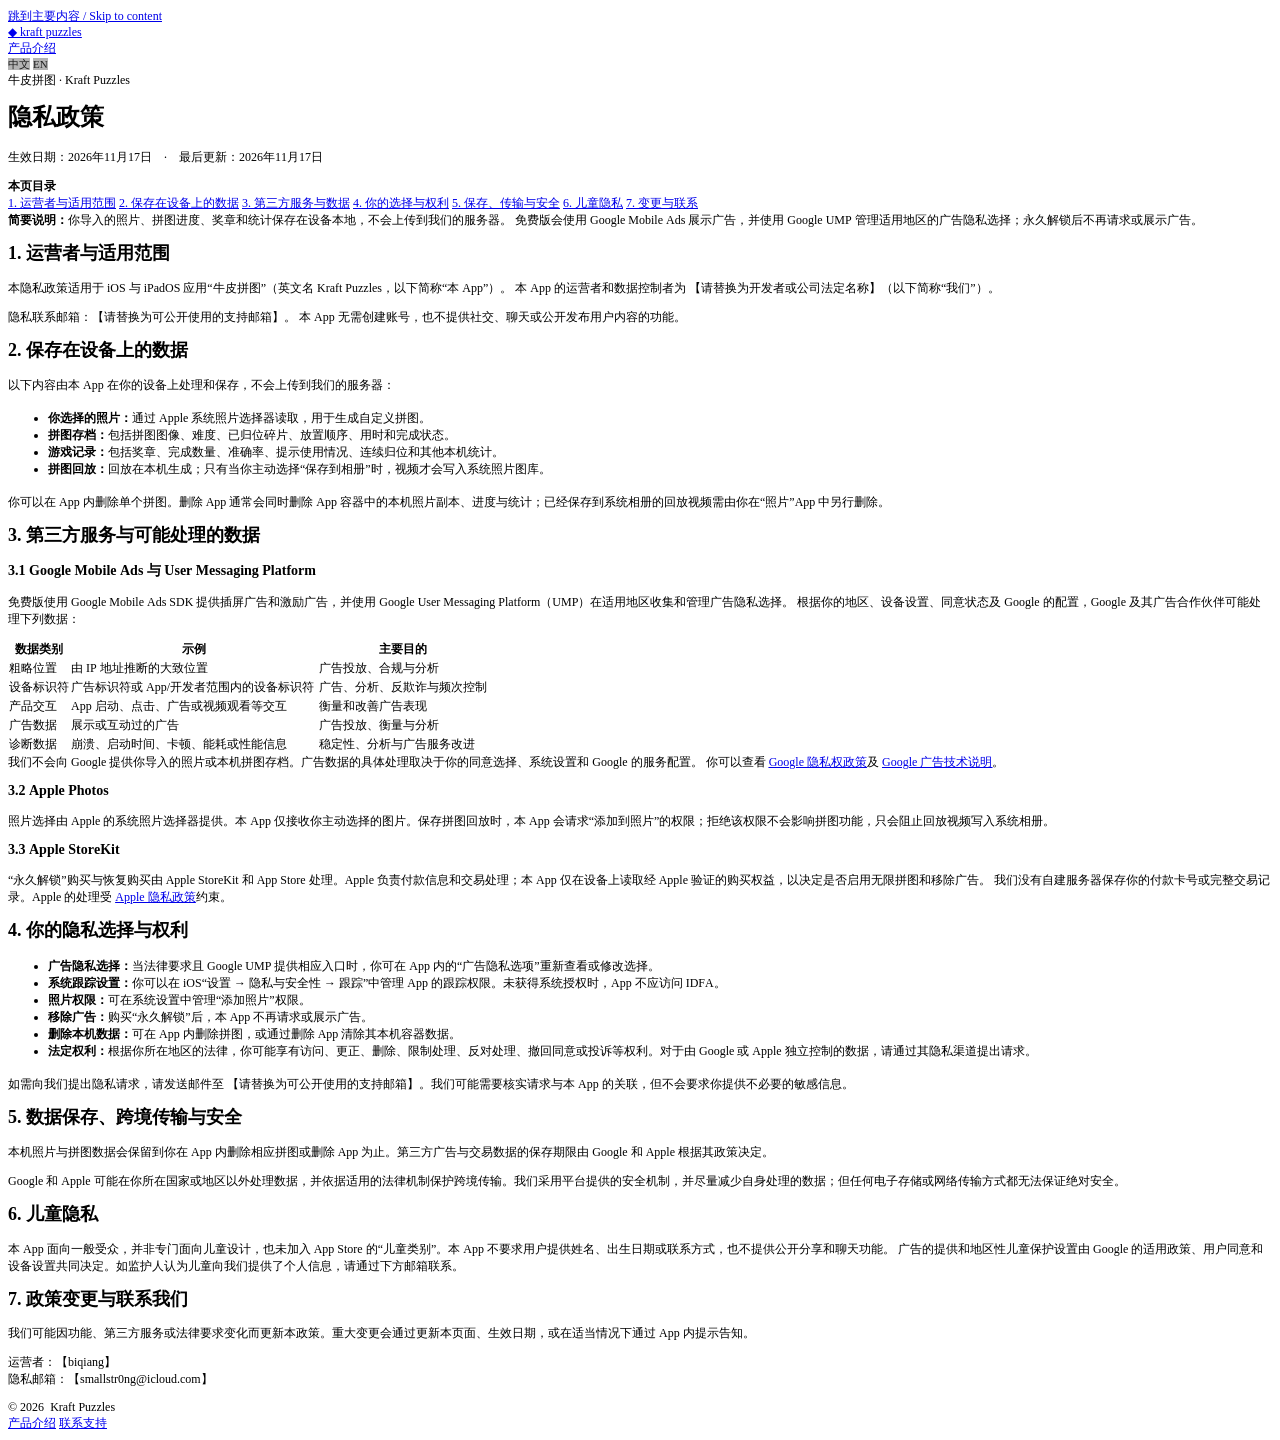
==== commit d44877ee: "Add files via upload" ====
--- a/privacy.html
+++ b/privacy.html
@@ -1,329 +1,155 @@
-<!doctype html>
-<html lang="zh-Hans">
-  <head>
-    <meta charset="utf-8" />
-    <meta name="viewport" content="width=device-width, initial-scale=1" />
-    <meta
-      name="description"
-      content="牛皮拼图（Kraft Puzzles）隐私政策：了解照片、拼图存档、广告、内购和隐私选择的处理方式。"
-    />
-    <meta name="theme-color" content="#21453b" />
-    <title>隐私政策 · Privacy Policy — 牛皮拼图 / Kraft Puzzles</title>
-    <link rel="stylesheet" href="styles.css" />
-    <script src="site.js" defer></script>
-  </head>
-  <body>
-    <a class="skip-link" href="#policy-main">跳到主要内容 / Skip to content</a>
-
-    <header class="site-header">
-      <nav class="nav" aria-label="主导航 / Main navigation">
-        <a class="brand" href="index.html" aria-label="返回牛皮拼图首页">
-          <span class="brand-mark" aria-hidden="true">◆</span>
-          <span>kraft puzzles</span>
-        </a>
-        <div class="nav-links">
-          <a class="always" href="index.html">
-            <span data-language-panel="zh">产品介绍</span>
-            <span data-language-panel="en" hidden>Product</span>
-          </a>
-          <div class="language-switcher" aria-label="选择语言 / Choose language">
-            <button type="button" data-language-button="zh" aria-pressed="true">中文</button>
-            <button type="button" data-language-button="en" aria-pressed="false">EN</button>
-          </div>
-        </div>
-      </nav>
-    </header>
-
-    <main id="policy-main">
-      <section class="policy-hero">
-        <div class="policy-hero-inner" data-language-panel="zh">
-          <p class="eyebrow">牛皮拼图 · Kraft Puzzles</p>
-          <h1>隐私政策</h1>
-          <p>生效日期：2026年11月17日　·　最后更新：2026年11月17日</p>
-        </div>
-        <div class="policy-hero-inner" data-language-panel="en" hidden>
-          <p class="eyebrow">Kraft Puzzles</p>
-          <h1>Privacy Policy</h1>
-          <p>Effective: November 17, 2026 · Last updated: November 17, 2026</p>
-        </div>
-      </section>
-
-      <div class="policy-layout">
-        <aside class="policy-nav" aria-label="隐私政策目录 / Privacy Policy contents">
-          <strong data-language-panel="zh">本页目录</strong>
-          <strong data-language-panel="en" hidden>On this page</strong>
-          <div data-language-panel="zh">
-            <a href="#controller-zh">1. 运营者与适用范围</a>
-            <a href="#local-data-zh">2. 保存在设备上的数据</a>
-            <a href="#third-parties-zh">3. 第三方服务与数据</a>
-            <a href="#choices-zh">4. 你的选择与权利</a>
-            <a href="#retention-zh">5. 保存、传输与安全</a>
-            <a href="#children-zh">6. 儿童隐私</a>
-            <a href="#changes-zh">7. 变更与联系</a>
-          </div>
-          <div data-language-panel="en" hidden>
-            <a href="#controller-en">1. Who we are and scope</a>
-            <a href="#local-data-en">2. Data kept on your device</a>
-            <a href="#third-parties-en">3. Third-party services</a>
-            <a href="#choices-en">4. Your choices and rights</a>
-            <a href="#retention-en">5. Retention, transfers, security</a>
-            <a href="#children-en">6. Children's privacy</a>
-            <a href="#changes-en">7. Changes and contact</a>
-          </div>
-        </aside>
-
-        <article class="policy-content language-panel" data-language-panel="zh">
-          <div class="summary-card">
-            <p>
-              <strong>简要说明：</strong>你导入的照片、拼图进度、奖章和统计保存在设备本地，不会上传到我们的服务器。
-              免费版会使用 Google Mobile Ads 展示广告，并使用 Google UMP 管理适用地区的广告隐私选择；永久解锁后不再请求或展示广告。
-            </p>
-          </div>
-
-          <section class="policy-section" id="controller-zh">
-            <h2>1. 运营者与适用范围</h2>
-            <p>
-              本隐私政策适用于 iOS 与 iPadOS 应用“牛皮拼图”（英文名 Kraft Puzzles，以下简称“本 App”）。
-              本 App 的运营者和数据控制者为
-              <span class="placeholder">【请替换为开发者或公司法定名称】</span>（以下简称“我们”）。
-            </p>
-            <p>
-              隐私联系邮箱：<span class="placeholder">【请替换为可公开使用的支持邮箱】</span>。
-              本 App 无需创建账号，也不提供社交、聊天或公开发布用户内容的功能。
-            </p>
-          </section>
-
-          <section class="policy-section" id="local-data-zh">
-            <h2>2. 保存在设备上的数据</h2>
-            <p>以下内容由本 App 在你的设备上处理和保存，不会上传到我们的服务器：</p>
-            <ul>
-              <li><strong>你选择的照片：</strong>通过 Apple 系统照片选择器读取，用于生成自定义拼图。</li>
-              <li><strong>拼图存档：</strong>包括拼图图像、难度、已归位碎片、放置顺序、用时和完成状态。</li>
-              <li><strong>游戏记录：</strong>包括奖章、完成数量、准确率、提示使用情况、连续归位和其他本机统计。</li>
-              <li><strong>拼图回放：</strong>回放在本机生成；只有当你主动选择“保存到相册”时，视频才会写入系统照片图库。</li>
-            </ul>
-            <p>
-              你可以在 App 内删除单个拼图。删除 App 通常会同时删除 App 容器中的本机照片副本、进度与统计；已经保存到系统相册的回放视频需由你在“照片”App 中另行删除。
-            </p>
-          </section>
-
-          <section class="policy-section" id="third-parties-zh">
-            <h2>3. 第三方服务与可能处理的数据</h2>
-            <h3>3.1 Google Mobile Ads 与 User Messaging Platform</h3>
-            <p>
-              免费版使用 Google Mobile Ads SDK 提供插屏广告和激励广告，并使用 Google User Messaging Platform（UMP）在适用地区收集和管理广告隐私选择。
-              根据你的地区、设备设置、同意状态及 Google 的配置，Google 及其广告合作伙伴可能处理下列数据：
-            </p>
-
-            <div class="data-table-wrap">
-              <table class="data-table">
-                <thead>
-                  <tr><th>数据类别</th><th>示例</th><th>主要目的</th></tr>
-                </thead>
-                <tbody>
-                  <tr><td>粗略位置</td><td>由 IP 地址推断的大致位置</td><td>广告投放、合规与分析</td></tr>
-                  <tr><td>设备标识符</td><td>广告标识符或 App/开发者范围内的设备标识符</td><td>广告、分析、反欺诈与频次控制</td></tr>
-                  <tr><td>产品交互</td><td>App 启动、点击、广告或视频观看等交互</td><td>衡量和改善广告表现</td></tr>
-                  <tr><td>广告数据</td><td>展示或互动过的广告</td><td>广告投放、衡量与分析</td></tr>
-                  <tr><td>诊断数据</td><td>崩溃、启动时间、卡顿、能耗或性能信息</td><td>稳定性、分析与广告服务改进</td></tr>
-                </tbody>
-              </table>
-            </div>
-
-            <p>
-              我们不会向 Google 提供你导入的照片或本机拼图存档。广告数据的具体处理取决于你的同意选择、系统设置和 Google 的服务配置。
-              你可以查看
-              <a href="https://policies.google.com/privacy" rel="noreferrer">Google 隐私权政策</a>及
-              <a href="https://policies.google.com/technologies/ads" rel="noreferrer">Google 广告技术说明</a>。
-            </p>
-
-            <h3>3.2 Apple Photos</h3>
-            <p>
-              照片选择由 Apple 的系统照片选择器提供。本 App 仅接收你主动选择的图片。保存拼图回放时，本 App 会请求“添加到照片”的权限；拒绝该权限不会影响拼图功能，只会阻止回放视频写入系统相册。
-            </p>
-
-            <h3>3.3 Apple StoreKit</h3>
-            <p>
-              “永久解锁”购买与恢复购买由 Apple StoreKit 和 App Store 处理。Apple 负责付款信息和交易处理；本 App 仅在设备上读取经 Apple 验证的购买权益，以决定是否启用无限拼图和移除广告。
-              我们没有自建服务器保存你的付款卡号或完整交易记录。Apple 的处理受
-              <a href="https://www.apple.com/legal/privacy/" rel="noreferrer">Apple 隐私政策</a>约束。
-            </p>
-          </section>
-
-          <section class="policy-section" id="choices-zh">
-            <h2>4. 你的隐私选择与权利</h2>
-            <ul>
-              <li><strong>广告隐私选择：</strong>当法律要求且 Google UMP 提供相应入口时，你可在 App 内的“广告隐私选项”重新查看或修改选择。</li>
-              <li><strong>系统跟踪设置：</strong>你可以在 iOS“设置 → 隐私与安全性 → 跟踪”中管理 App 的跟踪权限。未获得系统授权时，App 不应访问 IDFA。</li>
-              <li><strong>照片权限：</strong>可在系统设置中管理“添加照片”权限。</li>
-              <li><strong>移除广告：</strong>购买“永久解锁”后，本 App 不再请求或展示广告。</li>
-              <li><strong>删除本机数据：</strong>可在 App 内删除拼图，或通过删除 App 清除其本机容器数据。</li>
-              <li><strong>法定权利：</strong>根据你所在地区的法律，你可能享有访问、更正、删除、限制处理、反对处理、撤回同意或投诉等权利。对于由 Google 或 Apple 独立控制的数据，请通过其隐私渠道提出请求。</li>
-            </ul>
-            <p>如需向我们提出隐私请求，请发送邮件至 <span class="placeholder">【请替换为可公开使用的支持邮箱】</span>。我们可能需要核实请求与本 App 的关联，但不会要求你提供不必要的敏感信息。</p>
-          </section>
-
-          <section class="policy-section" id="retention-zh">
-            <h2>5. 数据保存、跨境传输与安全</h2>
-            <p>
-              本机照片与拼图数据会保留到你在 App 内删除相应拼图或删除 App 为止。第三方广告与交易数据的保存期限由 Google 和 Apple 根据其政策决定。
-            </p>
-            <p>
-              Google 和 Apple 可能在你所在国家或地区以外处理数据，并依据适用的法律机制保护跨境传输。我们采用平台提供的安全机制，并尽量减少自身处理的数据；但任何电子存储或网络传输方式都无法保证绝对安全。
-            </p>
-          </section>
-
-          <section class="policy-section" id="children-zh">
-            <h2>6. 儿童隐私</h2>
-            <p>
-              本 App 面向一般受众，并非专门面向儿童设计，也未加入 App Store 的“儿童类别”。本 App 不要求用户提供姓名、出生日期或联系方式，也不提供公开分享和聊天功能。
-              广告的提供和地区性儿童保护设置由 Google 的适用政策、用户同意和设备设置共同决定。如监护人认为儿童向我们提供了个人信息，请通过下方邮箱联系。
-            </p>
-          </section>
-
-          <section class="policy-section" id="changes-zh">
-            <h2>7. 政策变更与联系我们</h2>
-            <p>
-              我们可能因功能、第三方服务或法律要求变化而更新本政策。重大变更会通过更新本页面、生效日期，或在适当情况下通过 App 内提示告知。
-            </p>
-            <p>
-              运营者：<span class="placeholder">【请替换为开发者或公司法定名称】</span><br />
-              隐私邮箱：<span class="placeholder">【请替换为可公开使用的支持邮箱】</span><br />
-              联系地址：<span class="placeholder">【如适用，请填写可公开的法定联系地址】</span>
-            </p>
-          </section>
-        </article>
-
-        <article class="policy-content language-panel" data-language-panel="en" hidden>
-          <div class="summary-card">
-            <p>
-              <strong>In short:</strong> Photos you import, puzzle progress, badges, and statistics stay on your device and are not uploaded to our servers.
-              The free version uses Google Mobile Ads for advertising and Google UMP for privacy choices where required. After Lifetime Unlock, the app no longer requests or displays ads.
-            </p>
-          </div>
-
-          <section class="policy-section" id="controller-en">
-            <h2>1. Who we are and what this policy covers</h2>
-            <p>
-              This Privacy Policy applies to the iOS and iPadOS application Kraft Puzzles (Chinese name: 牛皮拼图), referred to as the “App.”
-              The App is operated by <span class="placeholder">[REPLACE WITH THE DEVELOPER'S OR COMPANY'S LEGAL NAME]</span>, referred to as “we,” “us,” or “our.”
-            </p>
-            <p>
-              Privacy contact: <span class="placeholder">[REPLACE WITH A PUBLIC SUPPORT EMAIL]</span>.
-              The App does not require an account and does not provide social networking, chat, or public user-content distribution.
-            </p>
-          </section>
-
-          <section class="policy-section" id="local-data-en">
-            <h2>2. Data processed and kept on your device</h2>
-            <p>The following information is processed and stored locally by the App and is not uploaded to our servers:</p>
-            <ul>
-              <li><strong>Photos you select:</strong> Read through Apple's system photo picker to create a custom puzzle.</li>
-              <li><strong>Puzzle saves:</strong> Puzzle images, difficulty, placed pieces, placement order, elapsed time, and completion status.</li>
-              <li><strong>Gameplay records:</strong> Badges, completion counts, accuracy, hint usage, placement streaks, and other local statistics.</li>
-              <li><strong>Puzzle replays:</strong> Generated locally. A replay video is written to your Photos library only when you choose “Save to Photos.”</li>
-            </ul>
-            <p>
-              You may delete an individual puzzle inside the App. Deleting the App will generally remove the photo copies, progress, and statistics stored in its local container. Replay videos already saved to Photos must be deleted separately in the Photos app.
-            </p>
-          </section>
-
-          <section class="policy-section" id="third-parties-en">
-            <h2>3. Third-party services and data they may process</h2>
-            <h3>3.1 Google Mobile Ads and User Messaging Platform</h3>
-            <p>
-              The free version uses the Google Mobile Ads SDK to provide interstitial and rewarded ads, and Google User Messaging Platform (“UMP”) to obtain and manage advertising privacy choices where required.
-              Depending on your region, device settings, consent status, and Google's configuration, Google and its advertising partners may process the following data:
-            </p>
-
-            <div class="data-table-wrap">
-              <table class="data-table">
-                <thead><tr><th>Category</th><th>Examples</th><th>Main purposes</th></tr></thead>
-                <tbody>
-                  <tr><td>Coarse location</td><td>Approximate location inferred from an IP address</td><td>Advertising, compliance, and analytics</td></tr>
-                  <tr><td>Device identifiers</td><td>An advertising identifier or app/developer-scoped identifiers</td><td>Ads, analytics, fraud prevention, and frequency control</td></tr>
-                  <tr><td>Product interaction</td><td>App launches, taps, and ad or video views</td><td>Measuring and improving advertising performance</td></tr>
-                  <tr><td>Advertising data</td><td>Ads shown or interacted with</td><td>Ad delivery, measurement, and analytics</td></tr>
-                  <tr><td>Diagnostics</td><td>Crashes, launch time, hangs, energy use, or performance information</td><td>Reliability, analytics, and service improvement</td></tr>
-                </tbody>
-              </table>
-            </div>
-
-            <p>
-              We do not provide Google with your imported photos or local puzzle saves. The specific processing of advertising data depends on your consent choices, system settings, and Google's service configuration.
-              Please review the <a href="https://policies.google.com/privacy" rel="noreferrer">Google Privacy Policy</a> and
-              <a href="https://policies.google.com/technologies/ads" rel="noreferrer">Google's advertising technology information</a>.
-            </p>
-
-            <h3>3.2 Apple Photos</h3>
-            <p>
-              Photo selection is provided by Apple's system photo picker, and the App receives only the image you choose. When you save a puzzle replay, the App requests permission to add the video to Photos. Denying this permission does not affect puzzle play; it only prevents the replay video from being saved to your Photos library.
-            </p>
-
-            <h3>3.3 Apple StoreKit</h3>
-            <p>
-              Lifetime Unlock purchases and purchase restoration are processed by Apple through StoreKit and the App Store. Apple handles payment information and transactions. The App reads an Apple-verified entitlement on your device only to enable unlimited puzzles and remove ads.
-              We do not operate a server that stores payment card details or complete transaction records. Apple's processing is governed by the
-              <a href="https://www.apple.com/legal/privacy/" rel="noreferrer">Apple Privacy Policy</a>.
-            </p>
-          </section>
-
-          <section class="policy-section" id="choices-en">
-            <h2>4. Your privacy choices and rights</h2>
-            <ul>
-              <li><strong>Ad privacy choices:</strong> Where legally required and made available by Google UMP, you can use “Ad Privacy Options” in the App to review or change your choices.</li>
-              <li><strong>System tracking setting:</strong> Manage app tracking permission under iOS Settings → Privacy & Security → Tracking. The App should not access IDFA without system authorization.</li>
-              <li><strong>Photo permission:</strong> Manage permission to add to Photos in system Settings.</li>
-              <li><strong>Remove ads:</strong> After purchasing Lifetime Unlock, the App no longer requests or displays ads.</li>
-              <li><strong>Delete local data:</strong> Delete puzzles inside the App, or delete the App to clear data in its local container.</li>
-              <li><strong>Legal rights:</strong> Depending on your location, you may have rights to access, correct, delete, restrict or object to processing, withdraw consent, or complain to a regulator. Requests concerning data independently controlled by Google or Apple should be sent through their privacy channels.</li>
-            </ul>
-            <p>
-              To make a privacy request to us, email <span class="placeholder">[REPLACE WITH A PUBLIC SUPPORT EMAIL]</span>. We may need to verify that a request relates to the App, but we will not ask for unnecessary sensitive information.
-            </p>
-          </section>
-
-          <section class="policy-section" id="retention-en">
-            <h2>5. Retention, international transfers, and security</h2>
-            <p>
-              Local photos and puzzle data remain until you delete the relevant puzzle in the App or delete the App. Retention of third-party advertising and transaction data is determined by Google and Apple under their respective policies.
-            </p>
-            <p>
-              Google and Apple may process information outside your country or region and rely on applicable legal mechanisms for international transfers. We use platform security features and minimize the data we process ourselves, but no method of electronic storage or transmission can be guaranteed completely secure.
-            </p>
-          </section>
-
-          <section class="policy-section" id="children-en">
-            <h2>6. Children's privacy</h2>
-            <p>
-              The App is intended for a general audience. It is not directed specifically to children and is not enrolled in the App Store Kids category. The App does not ask users to provide a name, date of birth, or contact details, and does not include public sharing or chat.
-              Advertising and region-specific child protections are governed by applicable Google policies, user choices, and device settings. A guardian who believes a child has provided personal information to us may contact us using the details below.
-            </p>
-          </section>
-
-          <section class="policy-section" id="changes-en">
-            <h2>7. Changes to this policy and contact details</h2>
-            <p>
-              We may update this policy when features, third-party services, or legal requirements change. Material changes will be communicated by updating this page and its effective date, or through an in-app notice where appropriate.
-            </p>
-            <p>
-              Operator: <span class="placeholder">[REPLACE WITH THE DEVELOPER'S OR COMPANY'S LEGAL NAME]</span><br />
-              Privacy email: <span class="placeholder">[REPLACE WITH A PUBLIC SUPPORT EMAIL]</span><br />
-              Contact address: <span class="placeholder">[IF APPLICABLE, ADD A PUBLIC LEGAL CONTACT ADDRESS]</span>
-            </p>
-          </section>
-        </article>
-      </div>
-    </main>
-
-    <footer class="site-footer">
-      <div class="footer-inner">
-        <span>© 2026 <span data-replace="legal-name">【请替换为开发者或公司法定名称】</span></span>
-        <div class="footer-links">
-          <a href="index.html"><span data-language-panel="zh">产品介绍</span><span data-language-panel="en" hidden>Product</span></a>
-          <a href="mailto:REPLACE_WITH_SUPPORT_EMAIL"><span data-language-panel="zh">联系支持</span><span data-language-panel="en" hidden>Support</span></a>
-        </div>
-      </div>
-    </footer>
-  </body>
+<!DOCTYPE html PUBLIC "-//W3C//DTD HTML 4.01//EN" "http://www.w3.org/TR/html4/strict.dtd">
+<html>
+<head>
+  <meta http-equiv="Content-Type" content="text/html; charset=utf-8">
+  <meta http-equiv="Content-Style-Type" content="text/css">
+  <title></title>
+  <meta name="Description" content="牛皮拼图（Kraft Puzzles）隐私政策：了解照片、拼图存档、广告、内购和隐私选择的处理方式。">
+  <meta name="Generator" content="Cocoa HTML Writer">
+  <meta name="CocoaVersion" content="2685.5">
+  <style type="text/css">
+    p.p1 {margin: 0.0px 0.0px 0.0px 0.0px; font: 12.0px 'Songti SC'; color: #0000e9; -webkit-text-stroke: #0000e9}
+    p.p2 {margin: 0.0px 0.0px 0.0px 0.0px; font: 11.0px 'PingFang SC'; color: #000000; color: rgba(0, 0, 0, 0.85); -webkit-text-stroke: rgba(0, 0, 0, 0.85)}
+    p.p3 {margin: 0.0px 0.0px 12.0px 0.0px; font: 12.0px 'Songti SC'; -webkit-text-stroke: #000000}
+    p.p5 {margin: 0.0px 0.0px 0.0px 0.0px; font: 12.0px 'Songti SC'; -webkit-text-stroke: #000000}
+    p.p8 {margin: 0.0px 0.0px 0.0px 0.0px; text-align: center; font: 12.0px 'Songti SC'; -webkit-text-stroke: #000000}
+    li.li5 {margin: 0.0px 0.0px 0.0px 0.0px; font: 12.0px 'Songti SC'; -webkit-text-stroke: #000000}
+    span.s1 {text-decoration: underline ; font-kerning: none}
+    span.s2 {font-kerning: none; background-color: #b3b3b3}
+    span.s3 {font: 12.0px 'Songti SC'; font-kerning: none; color: #000000; -webkit-text-stroke: 0px #000000}
+    span.s4 {font: 11.0px 'Helvetica Neue'; font-kerning: none; background-color: #b3b3b3}
+    span.s5 {font-kerning: none}
+    span.s6 {font-kerning: none; color: #000000; -webkit-text-stroke: 0px #000000}
+    span.s7 {-webkit-text-stroke: 0px #000000}
+    span.s8 {text-decoration: underline ; font-kerning: none; color: #0000e9; -webkit-text-stroke: 0px #0000e9}
+    span.s9 {text-decoration: underline ; font-kerning: none; -webkit-text-stroke: 0px #0000e9}
+    td.td1 {width: 60.0px; margin: 0.5px 0.5px 0.5px 0.5px; padding: 1.0px 1.0px 1.0px 1.0px}
+    td.td2 {width: 245.8px; margin: 0.5px 0.5px 0.5px 0.5px; padding: 1.0px 1.0px 1.0px 1.0px}
+    td.td3 {width: 168.0px; margin: 0.5px 0.5px 0.5px 0.5px; padding: 1.0px 1.0px 1.0px 1.0px}
+    ul.ul1 {list-style-type: disc}
+  </style>
+</head>
+<body>
+<p class="p1"><span class="s1">跳到主要内容 / Skip to content</span></p>
+<p class="p1"><span class="s1"><a href="file:///Users/biqiang/Documents/pintugame/Website/index.html">◆ kraft puzzles</a></span></p>
+<p class="p1"><span class="s1"><a href="file:///Users/biqiang/Documents/pintugame/Website/index.html">产品介绍</a></span></p>
+<p class="p2"><span class="s2">中文</span><span class="s3"> </span><span class="s4">EN</span></p>
+<p class="p3"><span class="s5">牛皮拼图 · Kraft Puzzles</span></p>
+<h1 style="margin: 0.0px 0.0px 16.1px 0.0px; font: 24.0px 'Songti SC'; -webkit-text-stroke: #000000"><span class="s5"><b>隐私政策</b></span></h1>
+<p class="p3"><span class="s5">生效日期：2026年11月17日　·　最后更新：2026年11月17日</span></p>
+<p class="p5"><span class="s5"><b>本页目录</b><b></b></span></p>
+<p class="p1"><span class="s1">1. 运营者与适用范围</span><span class="s6"> </span><span class="s1">2. 保存在设备上的数据</span><span class="s6"> </span><span class="s1">3. 第三方服务与数据</span><span class="s6"> </span><span class="s1">4. 你的选择与权利</span><span class="s6"> </span><span class="s1">5. 保存、传输与安全</span><span class="s6"> </span><span class="s1">6. 儿童隐私</span><span class="s6"> </span><span class="s1">7. 变更与联系</span></p>
+<p class="p3"><span class="s5"><b>简要说明：</b>你导入的照片、拼图进度、奖章和统计保存在设备本地，不会上传到我们的服务器。 免费版会使用 Google Mobile Ads 展示广告，并使用 Google UMP 管理适用地区的广告隐私选择；永久解锁后不再请求或展示广告。</span></p>
+<h2 style="margin: 0.0px 0.0px 14.9px 0.0px; font: 18.0px 'Songti SC'; -webkit-text-stroke: #000000"><span class="s5"><b>1. 运营者与适用范围</b></span></h2>
+<p class="p3"><span class="s5">本隐私政策适用于 iOS 与 iPadOS 应用“牛皮拼图”（英文名 Kraft Puzzles，以下简称“本 App”）。 本 App 的运营者和数据控制者为 【请替换为开发者或公司法定名称】（以下简称“我们”）。</span></p>
+<p class="p3"><span class="s5">隐私联系邮箱：【请替换为可公开使用的支持邮箱】。 本 App 无需创建账号，也不提供社交、聊天或公开发布用户内容的功能。</span></p>
+<h2 style="margin: 0.0px 0.0px 14.9px 0.0px; font: 18.0px 'Songti SC'; -webkit-text-stroke: #000000"><span class="s5"><b>2. 保存在设备上的数据</b></span></h2>
+<p class="p3"><span class="s5">以下内容由本 App 在你的设备上处理和保存，不会上传到我们的服务器：</span></p>
+<ul class="ul1">
+  <li class="li5"><span class="s7"><b></b></span><span class="s5"><b>你选择的照片：</b>通过 Apple 系统照片选择器读取，用于生成自定义拼图。</span></li>
+  <li class="li5"><span class="s7"><b></b></span><span class="s5"><b>拼图存档：</b>包括拼图图像、难度、已归位碎片、放置顺序、用时和完成状态。</span></li>
+  <li class="li5"><span class="s7"><b></b></span><span class="s5"><b>游戏记录：</b>包括奖章、完成数量、准确率、提示使用情况、连续归位和其他本机统计。</span></li>
+  <li class="li5"><span class="s7"><b></b></span><span class="s5"><b>拼图回放：</b>回放在本机生成；只有当你主动选择“保存到相册”时，视频才会写入系统照片图库。</span></li>
+</ul>
+<p class="p3"><span class="s5">你可以在 App 内删除单个拼图。删除 App 通常会同时删除 App 容器中的本机照片副本、进度与统计；已经保存到系统相册的回放视频需由你在“照片”App 中另行删除。</span></p>
+<h2 style="margin: 0.0px 0.0px 14.9px 0.0px; font: 18.0px 'Songti SC'; -webkit-text-stroke: #000000"><span class="s5"><b>3. 第三方服务与可能处理的数据</b></span></h2>
+<h3 style="margin: 0.0px 0.0px 14.0px 0.0px; font: 14.0px 'Songti SC'; -webkit-text-stroke: #000000"><span class="s5"><b>3.1 Google Mobile Ads 与 User Messaging Platform</b></span></h3>
+<p class="p3"><span class="s5">免费版使用 Google Mobile Ads SDK 提供插屏广告和激励广告，并使用 Google User Messaging Platform（UMP）在适用地区收集和管理广告隐私选择。 根据你的地区、设备设置、同意状态及 Google 的配置，Google 及其广告合作伙伴可能处理下列数据：</span></p>
+<table cellspacing="0" cellpadding="0">
+  <tbody>
+    <tr>
+      <td valign="middle" class="td1">
+        <p class="p8"><span class="s5"><b>数据类别</b></span></p>
+      </td>
+      <td valign="middle" class="td2">
+        <p class="p8"><span class="s5"><b>示例</b></span></p>
+      </td>
+      <td valign="middle" class="td3">
+        <p class="p8"><span class="s5"><b>主要目的</b></span></p>
+      </td>
+    </tr>
+    <tr>
+      <td valign="middle" class="td1">
+        <p class="p5"><span class="s5">粗略位置</span></p>
+      </td>
+      <td valign="middle" class="td2">
+        <p class="p5"><span class="s5">由 IP 地址推断的大致位置</span></p>
+      </td>
+      <td valign="middle" class="td3">
+        <p class="p5"><span class="s5">广告投放、合规与分析</span></p>
+      </td>
+    </tr>
+    <tr>
+      <td valign="middle" class="td1">
+        <p class="p5"><span class="s5">设备标识符</span></p>
+      </td>
+      <td valign="middle" class="td2">
+        <p class="p5"><span class="s5">广告标识符或 App/开发者范围内的设备标识符</span></p>
+      </td>
+      <td valign="middle" class="td3">
+        <p class="p5"><span class="s5">广告、分析、反欺诈与频次控制</span></p>
+      </td>
+    </tr>
+    <tr>
+      <td valign="middle" class="td1">
+        <p class="p5"><span class="s5">产品交互</span></p>
+      </td>
+      <td valign="middle" class="td2">
+        <p class="p5"><span class="s5">App 启动、点击、广告或视频观看等交互</span></p>
+      </td>
+      <td valign="middle" class="td3">
+        <p class="p5"><span class="s5">衡量和改善广告表现</span></p>
+      </td>
+    </tr>
+    <tr>
+      <td valign="middle" class="td1">
+        <p class="p5"><span class="s5">广告数据</span></p>
+      </td>
+      <td valign="middle" class="td2">
+        <p class="p5"><span class="s5">展示或互动过的广告</span></p>
+      </td>
+      <td valign="middle" class="td3">
+        <p class="p5"><span class="s5">广告投放、衡量与分析</span></p>
+      </td>
+    </tr>
+    <tr>
+      <td valign="middle" class="td1">
+        <p class="p5"><span class="s5">诊断数据</span></p>
+      </td>
+      <td valign="middle" class="td2">
+        <p class="p5"><span class="s5">崩溃、启动时间、卡顿、能耗或性能信息</span></p>
+      </td>
+      <td valign="middle" class="td3">
+        <p class="p5"><span class="s5">稳定性、分析与广告服务改进</span></p>
+      </td>
+    </tr>
+  </tbody>
+</table>
+<p class="p3"><span class="s5">我们不会向 Google 提供你导入的照片或本机拼图存档。广告数据的具体处理取决于你的同意选择、系统设置和 Google 的服务配置。 你可以查看 <a href="https://policies.google.com/privacy"><span class="s8">Google 隐私权政策</span></a>及 <a href="https://policies.google.com/technologies/ads"><span class="s8">Google 广告技术说明</span></a>。</span></p>
+<h3 style="margin: 0.0px 0.0px 14.0px 0.0px; font: 14.0px 'Songti SC'; -webkit-text-stroke: #000000"><span class="s5"><b>3.2 Apple Photos</b></span></h3>
+<p class="p3"><span class="s5">照片选择由 Apple 的系统照片选择器提供。本 App 仅接收你主动选择的图片。保存拼图回放时，本 App 会请求“添加到照片”的权限；拒绝该权限不会影响拼图功能，只会阻止回放视频写入系统相册。</span></p>
+<h3 style="margin: 0.0px 0.0px 14.0px 0.0px; font: 14.0px 'Songti SC'; -webkit-text-stroke: #000000"><span class="s5"><b>3.3 Apple StoreKit</b></span></h3>
+<p class="p3"><span class="s5">“永久解锁”购买与恢复购买由 Apple StoreKit 和 App Store 处理。Apple 负责付款信息和交易处理；本 App 仅在设备上读取经 Apple 验证的购买权益，以决定是否启用无限拼图和移除广告。 我们没有自建服务器保存你的付款卡号或完整交易记录。Apple 的处理受 <a href="https://www.apple.com/legal/privacy/"><span class="s8">Apple 隐私政策</span></a>约束。</span></p>
+<h2 style="margin: 0.0px 0.0px 14.9px 0.0px; font: 18.0px 'Songti SC'; -webkit-text-stroke: #000000"><span class="s5"><b>4. 你的隐私选择与权利</b></span></h2>
+<ul class="ul1">
+  <li class="li5"><span class="s7"><b></b></span><span class="s5"><b>广告隐私选择：</b>当法律要求且 Google UMP 提供相应入口时，你可在 App 内的“广告隐私选项”重新查看或修改选择。</span></li>
+  <li class="li5"><span class="s7"><b></b></span><span class="s5"><b>系统跟踪设置：</b>你可以在 iOS“设置 → 隐私与安全性 → 跟踪”中管理 App 的跟踪权限。未获得系统授权时，App 不应访问 IDFA。</span></li>
+  <li class="li5"><span class="s7"><b></b></span><span class="s5"><b>照片权限：</b>可在系统设置中管理“添加照片”权限。</span></li>
+  <li class="li5"><span class="s7"><b></b></span><span class="s5"><b>移除广告：</b>购买“永久解锁”后，本 App 不再请求或展示广告。</span></li>
+  <li class="li5"><span class="s7"><b></b></span><span class="s5"><b>删除本机数据：</b>可在 App 内删除拼图，或通过删除 App 清除其本机容器数据。</span></li>
+  <li class="li5"><span class="s7"><b></b></span><span class="s5"><b>法定权利：</b>根据你所在地区的法律，你可能享有访问、更正、删除、限制处理、反对处理、撤回同意或投诉等权利。对于由 Google 或 Apple 独立控制的数据，请通过其隐私渠道提出请求。</span></li>
+</ul>
+<p class="p3"><span class="s5">如需向我们提出隐私请求，请发送邮件至 【请替换为可公开使用的支持邮箱】。我们可能需要核实请求与本 App 的关联，但不会要求你提供不必要的敏感信息。</span></p>
+<h2 style="margin: 0.0px 0.0px 14.9px 0.0px; font: 18.0px 'Songti SC'; -webkit-text-stroke: #000000"><span class="s5"><b>5. 数据保存、跨境传输与安全</b></span></h2>
+<p class="p3"><span class="s5">本机照片与拼图数据会保留到你在 App 内删除相应拼图或删除 App 为止。第三方广告与交易数据的保存期限由 Google 和 Apple 根据其政策决定。</span></p>
+<p class="p3"><span class="s5">Google 和 Apple 可能在你所在国家或地区以外处理数据，并依据适用的法律机制保护跨境传输。我们采用平台提供的安全机制，并尽量减少自身处理的数据；但任何电子存储或网络传输方式都无法保证绝对安全。</span></p>
+<h2 style="margin: 0.0px 0.0px 14.9px 0.0px; font: 18.0px 'Songti SC'; -webkit-text-stroke: #000000"><span class="s5"><b>6. 儿童隐私</b></span></h2>
+<p class="p3"><span class="s5">本 App 面向一般受众，并非专门面向儿童设计，也未加入 App Store 的“儿童类别”。本 App 不要求用户提供姓名、出生日期或联系方式，也不提供公开分享和聊天功能。 广告的提供和地区性儿童保护设置由 Google 的适用政策、用户同意和设备设置共同决定。如监护人认为儿童向我们提供了个人信息，请通过下方邮箱联系。</span></p>
+<h2 style="margin: 0.0px 0.0px 14.9px 0.0px; font: 18.0px 'Songti SC'; -webkit-text-stroke: #000000"><span class="s5"><b>7. 政策变更与联系我们</b></span></h2>
+<p class="p3"><span class="s5">我们可能因功能、第三方服务或法律要求变化而更新本政策。重大变更会通过更新本页面、生效日期，或在适当情况下通过 App 内提示告知。</span></p>
+<p class="p3"><span class="s5">运营者：【biqiang】<br>
+隐私邮箱：【smallstr0ng@icloud.com】</span></p>
+<p class="p5"><span class="s5">© 2026<span class="Apple-converted-space">  </span>Kraft Puzzles</span></p>
+<p class="p1"><span class="s1"><a href="file:///Users/biqiang/Documents/pintugame/Website/index.html">产品介绍</a></span><span class="s6"> <a href="mailto:REPLACE_WITH_SUPPORT_EMAIL"><span class="s9">联系支持</span></a></span></p>
+</body>
 </html>
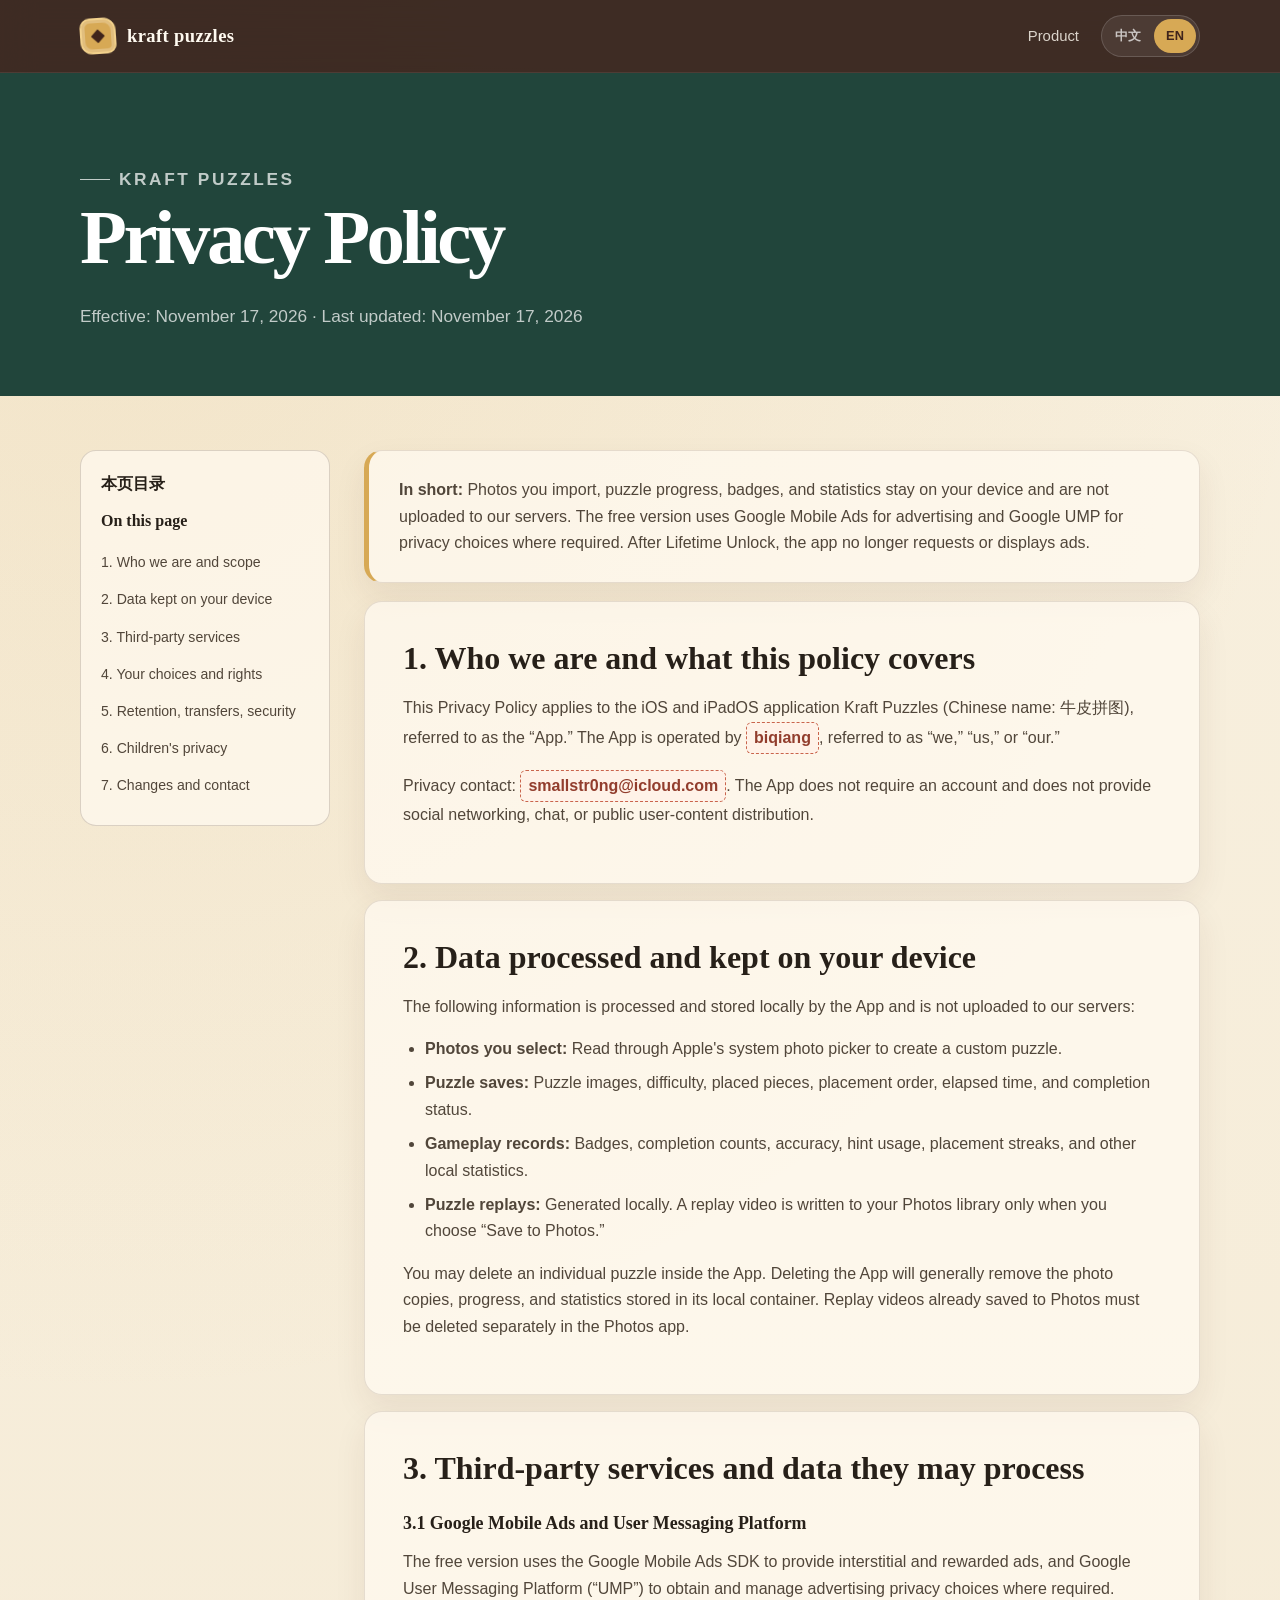
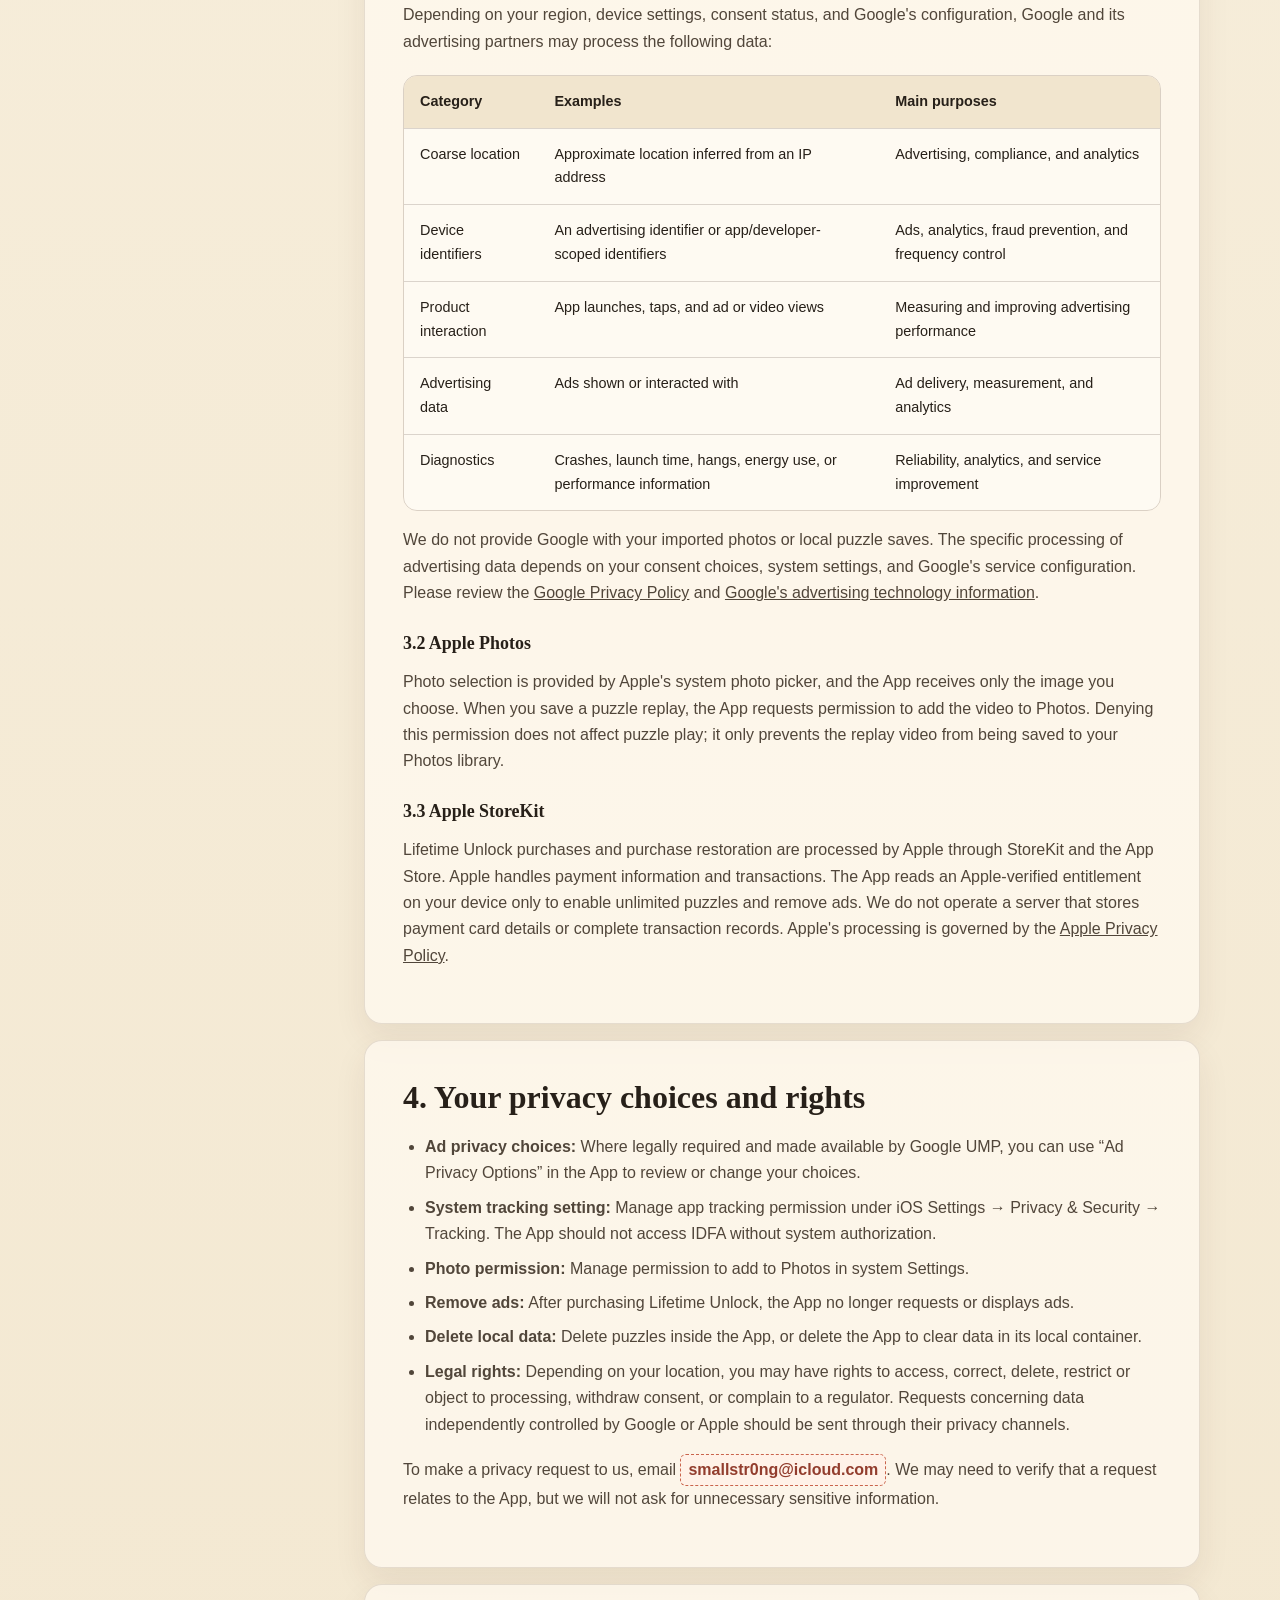
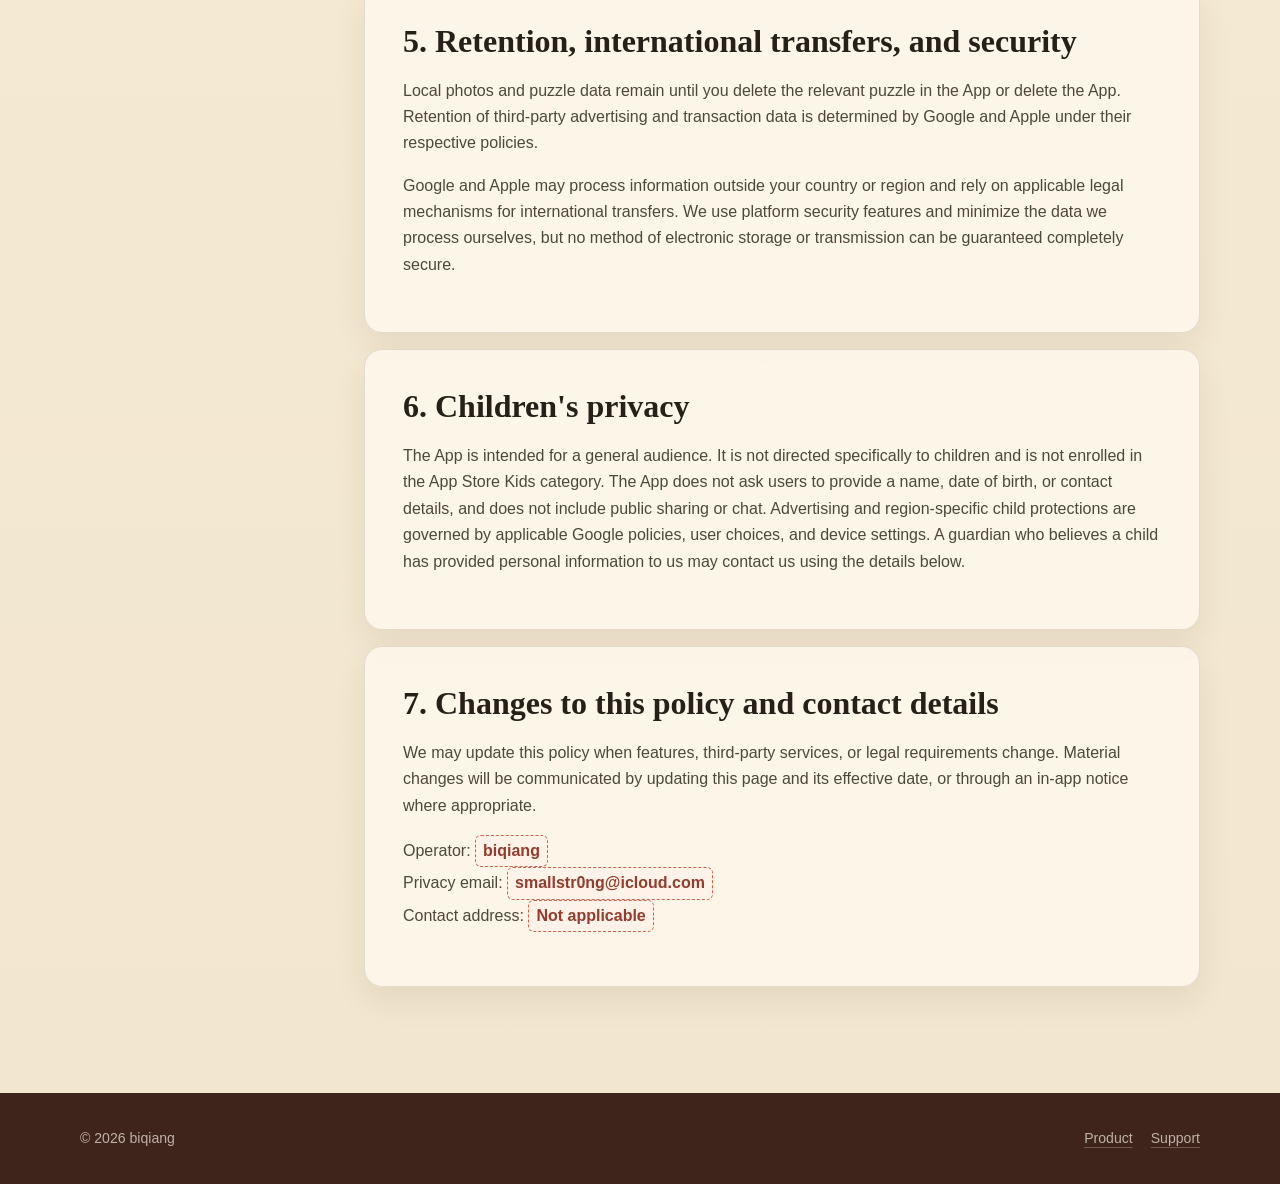
==== commit 29521f19: "Add files via upload" ====
--- a/privacy.html
+++ b/privacy.html
@@ -1,155 +1,330 @@
-<!DOCTYPE html PUBLIC "-//W3C//DTD HTML 4.01//EN" "http://www.w3.org/TR/html4/strict.dtd">
-<html>
-<head>
-  <meta http-equiv="Content-Type" content="text/html; charset=utf-8">
-  <meta http-equiv="Content-Style-Type" content="text/css">
-  <title></title>
-  <meta name="Description" content="牛皮拼图（Kraft Puzzles）隐私政策：了解照片、拼图存档、广告、内购和隐私选择的处理方式。">
-  <meta name="Generator" content="Cocoa HTML Writer">
-  <meta name="CocoaVersion" content="2685.5">
-  <style type="text/css">
-    p.p1 {margin: 0.0px 0.0px 0.0px 0.0px; font: 12.0px 'Songti SC'; color: #0000e9; -webkit-text-stroke: #0000e9}
-    p.p2 {margin: 0.0px 0.0px 0.0px 0.0px; font: 11.0px 'PingFang SC'; color: #000000; color: rgba(0, 0, 0, 0.85); -webkit-text-stroke: rgba(0, 0, 0, 0.85)}
-    p.p3 {margin: 0.0px 0.0px 12.0px 0.0px; font: 12.0px 'Songti SC'; -webkit-text-stroke: #000000}
-    p.p5 {margin: 0.0px 0.0px 0.0px 0.0px; font: 12.0px 'Songti SC'; -webkit-text-stroke: #000000}
-    p.p8 {margin: 0.0px 0.0px 0.0px 0.0px; text-align: center; font: 12.0px 'Songti SC'; -webkit-text-stroke: #000000}
-    li.li5 {margin: 0.0px 0.0px 0.0px 0.0px; font: 12.0px 'Songti SC'; -webkit-text-stroke: #000000}
-    span.s1 {text-decoration: underline ; font-kerning: none}
-    span.s2 {font-kerning: none; background-color: #b3b3b3}
-    span.s3 {font: 12.0px 'Songti SC'; font-kerning: none; color: #000000; -webkit-text-stroke: 0px #000000}
-    span.s4 {font: 11.0px 'Helvetica Neue'; font-kerning: none; background-color: #b3b3b3}
-    span.s5 {font-kerning: none}
-    span.s6 {font-kerning: none; color: #000000; -webkit-text-stroke: 0px #000000}
-    span.s7 {-webkit-text-stroke: 0px #000000}
-    span.s8 {text-decoration: underline ; font-kerning: none; color: #0000e9; -webkit-text-stroke: 0px #0000e9}
-    span.s9 {text-decoration: underline ; font-kerning: none; -webkit-text-stroke: 0px #0000e9}
-    td.td1 {width: 60.0px; margin: 0.5px 0.5px 0.5px 0.5px; padding: 1.0px 1.0px 1.0px 1.0px}
-    td.td2 {width: 245.8px; margin: 0.5px 0.5px 0.5px 0.5px; padding: 1.0px 1.0px 1.0px 1.0px}
-    td.td3 {width: 168.0px; margin: 0.5px 0.5px 0.5px 0.5px; padding: 1.0px 1.0px 1.0px 1.0px}
-    ul.ul1 {list-style-type: disc}
-  </style>
-</head>
-<body>
-<p class="p1"><span class="s1">跳到主要内容 / Skip to content</span></p>
-<p class="p1"><span class="s1"><a href="file:///Users/biqiang/Documents/pintugame/Website/index.html">◆ kraft puzzles</a></span></p>
-<p class="p1"><span class="s1"><a href="file:///Users/biqiang/Documents/pintugame/Website/index.html">产品介绍</a></span></p>
-<p class="p2"><span class="s2">中文</span><span class="s3"> </span><span class="s4">EN</span></p>
-<p class="p3"><span class="s5">牛皮拼图 · Kraft Puzzles</span></p>
-<h1 style="margin: 0.0px 0.0px 16.1px 0.0px; font: 24.0px 'Songti SC'; -webkit-text-stroke: #000000"><span class="s5"><b>隐私政策</b></span></h1>
-<p class="p3"><span class="s5">生效日期：2026年11月17日　·　最后更新：2026年11月17日</span></p>
-<p class="p5"><span class="s5"><b>本页目录</b><b></b></span></p>
-<p class="p1"><span class="s1">1. 运营者与适用范围</span><span class="s6"> </span><span class="s1">2. 保存在设备上的数据</span><span class="s6"> </span><span class="s1">3. 第三方服务与数据</span><span class="s6"> </span><span class="s1">4. 你的选择与权利</span><span class="s6"> </span><span class="s1">5. 保存、传输与安全</span><span class="s6"> </span><span class="s1">6. 儿童隐私</span><span class="s6"> </span><span class="s1">7. 变更与联系</span></p>
-<p class="p3"><span class="s5"><b>简要说明：</b>你导入的照片、拼图进度、奖章和统计保存在设备本地，不会上传到我们的服务器。 免费版会使用 Google Mobile Ads 展示广告，并使用 Google UMP 管理适用地区的广告隐私选择；永久解锁后不再请求或展示广告。</span></p>
-<h2 style="margin: 0.0px 0.0px 14.9px 0.0px; font: 18.0px 'Songti SC'; -webkit-text-stroke: #000000"><span class="s5"><b>1. 运营者与适用范围</b></span></h2>
-<p class="p3"><span class="s5">本隐私政策适用于 iOS 与 iPadOS 应用“牛皮拼图”（英文名 Kraft Puzzles，以下简称“本 App”）。 本 App 的运营者和数据控制者为 【请替换为开发者或公司法定名称】（以下简称“我们”）。</span></p>
-<p class="p3"><span class="s5">隐私联系邮箱：【请替换为可公开使用的支持邮箱】。 本 App 无需创建账号，也不提供社交、聊天或公开发布用户内容的功能。</span></p>
-<h2 style="margin: 0.0px 0.0px 14.9px 0.0px; font: 18.0px 'Songti SC'; -webkit-text-stroke: #000000"><span class="s5"><b>2. 保存在设备上的数据</b></span></h2>
-<p class="p3"><span class="s5">以下内容由本 App 在你的设备上处理和保存，不会上传到我们的服务器：</span></p>
-<ul class="ul1">
-  <li class="li5"><span class="s7"><b></b></span><span class="s5"><b>你选择的照片：</b>通过 Apple 系统照片选择器读取，用于生成自定义拼图。</span></li>
-  <li class="li5"><span class="s7"><b></b></span><span class="s5"><b>拼图存档：</b>包括拼图图像、难度、已归位碎片、放置顺序、用时和完成状态。</span></li>
-  <li class="li5"><span class="s7"><b></b></span><span class="s5"><b>游戏记录：</b>包括奖章、完成数量、准确率、提示使用情况、连续归位和其他本机统计。</span></li>
-  <li class="li5"><span class="s7"><b></b></span><span class="s5"><b>拼图回放：</b>回放在本机生成；只有当你主动选择“保存到相册”时，视频才会写入系统照片图库。</span></li>
-</ul>
-<p class="p3"><span class="s5">你可以在 App 内删除单个拼图。删除 App 通常会同时删除 App 容器中的本机照片副本、进度与统计；已经保存到系统相册的回放视频需由你在“照片”App 中另行删除。</span></p>
-<h2 style="margin: 0.0px 0.0px 14.9px 0.0px; font: 18.0px 'Songti SC'; -webkit-text-stroke: #000000"><span class="s5"><b>3. 第三方服务与可能处理的数据</b></span></h2>
-<h3 style="margin: 0.0px 0.0px 14.0px 0.0px; font: 14.0px 'Songti SC'; -webkit-text-stroke: #000000"><span class="s5"><b>3.1 Google Mobile Ads 与 User Messaging Platform</b></span></h3>
-<p class="p3"><span class="s5">免费版使用 Google Mobile Ads SDK 提供插屏广告和激励广告，并使用 Google User Messaging Platform（UMP）在适用地区收集和管理广告隐私选择。 根据你的地区、设备设置、同意状态及 Google 的配置，Google 及其广告合作伙伴可能处理下列数据：</span></p>
-<table cellspacing="0" cellpadding="0">
-  <tbody>
-    <tr>
-      <td valign="middle" class="td1">
-        <p class="p8"><span class="s5"><b>数据类别</b></span></p>
-      </td>
-      <td valign="middle" class="td2">
-        <p class="p8"><span class="s5"><b>示例</b></span></p>
-      </td>
-      <td valign="middle" class="td3">
-        <p class="p8"><span class="s5"><b>主要目的</b></span></p>
-      </td>
-    </tr>
-    <tr>
-      <td valign="middle" class="td1">
-        <p class="p5"><span class="s5">粗略位置</span></p>
-      </td>
-      <td valign="middle" class="td2">
-        <p class="p5"><span class="s5">由 IP 地址推断的大致位置</span></p>
-      </td>
-      <td valign="middle" class="td3">
-        <p class="p5"><span class="s5">广告投放、合规与分析</span></p>
-      </td>
-    </tr>
-    <tr>
-      <td valign="middle" class="td1">
-        <p class="p5"><span class="s5">设备标识符</span></p>
-      </td>
-      <td valign="middle" class="td2">
-        <p class="p5"><span class="s5">广告标识符或 App/开发者范围内的设备标识符</span></p>
-      </td>
-      <td valign="middle" class="td3">
-        <p class="p5"><span class="s5">广告、分析、反欺诈与频次控制</span></p>
-      </td>
-    </tr>
-    <tr>
-      <td valign="middle" class="td1">
-        <p class="p5"><span class="s5">产品交互</span></p>
-      </td>
-      <td valign="middle" class="td2">
-        <p class="p5"><span class="s5">App 启动、点击、广告或视频观看等交互</span></p>
-      </td>
-      <td valign="middle" class="td3">
-        <p class="p5"><span class="s5">衡量和改善广告表现</span></p>
-      </td>
-    </tr>
-    <tr>
-      <td valign="middle" class="td1">
-        <p class="p5"><span class="s5">广告数据</span></p>
-      </td>
-      <td valign="middle" class="td2">
-        <p class="p5"><span class="s5">展示或互动过的广告</span></p>
-      </td>
-      <td valign="middle" class="td3">
-        <p class="p5"><span class="s5">广告投放、衡量与分析</span></p>
-      </td>
-    </tr>
-    <tr>
-      <td valign="middle" class="td1">
-        <p class="p5"><span class="s5">诊断数据</span></p>
-      </td>
-      <td valign="middle" class="td2">
-        <p class="p5"><span class="s5">崩溃、启动时间、卡顿、能耗或性能信息</span></p>
-      </td>
-      <td valign="middle" class="td3">
-        <p class="p5"><span class="s5">稳定性、分析与广告服务改进</span></p>
-      </td>
-    </tr>
-  </tbody>
-</table>
-<p class="p3"><span class="s5">我们不会向 Google 提供你导入的照片或本机拼图存档。广告数据的具体处理取决于你的同意选择、系统设置和 Google 的服务配置。 你可以查看 <a href="https://policies.google.com/privacy"><span class="s8">Google 隐私权政策</span></a>及 <a href="https://policies.google.com/technologies/ads"><span class="s8">Google 广告技术说明</span></a>。</span></p>
-<h3 style="margin: 0.0px 0.0px 14.0px 0.0px; font: 14.0px 'Songti SC'; -webkit-text-stroke: #000000"><span class="s5"><b>3.2 Apple Photos</b></span></h3>
-<p class="p3"><span class="s5">照片选择由 Apple 的系统照片选择器提供。本 App 仅接收你主动选择的图片。保存拼图回放时，本 App 会请求“添加到照片”的权限；拒绝该权限不会影响拼图功能，只会阻止回放视频写入系统相册。</span></p>
-<h3 style="margin: 0.0px 0.0px 14.0px 0.0px; font: 14.0px 'Songti SC'; -webkit-text-stroke: #000000"><span class="s5"><b>3.3 Apple StoreKit</b></span></h3>
-<p class="p3"><span class="s5">“永久解锁”购买与恢复购买由 Apple StoreKit 和 App Store 处理。Apple 负责付款信息和交易处理；本 App 仅在设备上读取经 Apple 验证的购买权益，以决定是否启用无限拼图和移除广告。 我们没有自建服务器保存你的付款卡号或完整交易记录。Apple 的处理受 <a href="https://www.apple.com/legal/privacy/"><span class="s8">Apple 隐私政策</span></a>约束。</span></p>
-<h2 style="margin: 0.0px 0.0px 14.9px 0.0px; font: 18.0px 'Songti SC'; -webkit-text-stroke: #000000"><span class="s5"><b>4. 你的隐私选择与权利</b></span></h2>
-<ul class="ul1">
-  <li class="li5"><span class="s7"><b></b></span><span class="s5"><b>广告隐私选择：</b>当法律要求且 Google UMP 提供相应入口时，你可在 App 内的“广告隐私选项”重新查看或修改选择。</span></li>
-  <li class="li5"><span class="s7"><b></b></span><span class="s5"><b>系统跟踪设置：</b>你可以在 iOS“设置 → 隐私与安全性 → 跟踪”中管理 App 的跟踪权限。未获得系统授权时，App 不应访问 IDFA。</span></li>
-  <li class="li5"><span class="s7"><b></b></span><span class="s5"><b>照片权限：</b>可在系统设置中管理“添加照片”权限。</span></li>
-  <li class="li5"><span class="s7"><b></b></span><span class="s5"><b>移除广告：</b>购买“永久解锁”后，本 App 不再请求或展示广告。</span></li>
-  <li class="li5"><span class="s7"><b></b></span><span class="s5"><b>删除本机数据：</b>可在 App 内删除拼图，或通过删除 App 清除其本机容器数据。</span></li>
-  <li class="li5"><span class="s7"><b></b></span><span class="s5"><b>法定权利：</b>根据你所在地区的法律，你可能享有访问、更正、删除、限制处理、反对处理、撤回同意或投诉等权利。对于由 Google 或 Apple 独立控制的数据，请通过其隐私渠道提出请求。</span></li>
-</ul>
-<p class="p3"><span class="s5">如需向我们提出隐私请求，请发送邮件至 【请替换为可公开使用的支持邮箱】。我们可能需要核实请求与本 App 的关联，但不会要求你提供不必要的敏感信息。</span></p>
-<h2 style="margin: 0.0px 0.0px 14.9px 0.0px; font: 18.0px 'Songti SC'; -webkit-text-stroke: #000000"><span class="s5"><b>5. 数据保存、跨境传输与安全</b></span></h2>
-<p class="p3"><span class="s5">本机照片与拼图数据会保留到你在 App 内删除相应拼图或删除 App 为止。第三方广告与交易数据的保存期限由 Google 和 Apple 根据其政策决定。</span></p>
-<p class="p3"><span class="s5">Google 和 Apple 可能在你所在国家或地区以外处理数据，并依据适用的法律机制保护跨境传输。我们采用平台提供的安全机制，并尽量减少自身处理的数据；但任何电子存储或网络传输方式都无法保证绝对安全。</span></p>
-<h2 style="margin: 0.0px 0.0px 14.9px 0.0px; font: 18.0px 'Songti SC'; -webkit-text-stroke: #000000"><span class="s5"><b>6. 儿童隐私</b></span></h2>
-<p class="p3"><span class="s5">本 App 面向一般受众，并非专门面向儿童设计，也未加入 App Store 的“儿童类别”。本 App 不要求用户提供姓名、出生日期或联系方式，也不提供公开分享和聊天功能。 广告的提供和地区性儿童保护设置由 Google 的适用政策、用户同意和设备设置共同决定。如监护人认为儿童向我们提供了个人信息，请通过下方邮箱联系。</span></p>
-<h2 style="margin: 0.0px 0.0px 14.9px 0.0px; font: 18.0px 'Songti SC'; -webkit-text-stroke: #000000"><span class="s5"><b>7. 政策变更与联系我们</b></span></h2>
-<p class="p3"><span class="s5">我们可能因功能、第三方服务或法律要求变化而更新本政策。重大变更会通过更新本页面、生效日期，或在适当情况下通过 App 内提示告知。</span></p>
-<p class="p3"><span class="s5">运营者：【biqiang】<br>
-隐私邮箱：【smallstr0ng@icloud.com】</span></p>
-<p class="p5"><span class="s5">© 2026<span class="Apple-converted-space">  </span>Kraft Puzzles</span></p>
-<p class="p1"><span class="s1"><a href="file:///Users/biqiang/Documents/pintugame/Website/index.html">产品介绍</a></span><span class="s6"> <a href="mailto:REPLACE_WITH_SUPPORT_EMAIL"><span class="s9">联系支持</span></a></span></p>
-</body>
+<!doctype html>
+<html lang="zh-Hans">
+  <head>
+    <meta charset="utf-8" />
+    <meta name="viewport" content="width=device-width, initial-scale=1" />
+    <meta
+      name="description"
+      content="牛皮拼图（Kraft Puzzles）隐私政策：了解照片、拼图存档、广告、内购和隐私选择的处理方式。"
+    />
+    <meta name="theme-color" content="#21453b" />
+    <title>隐私政策 · Privacy Policy — 牛皮拼图 / Kraft Puzzles</title>
+    <link rel="stylesheet" href="styles.css" />
+    <script src="site.js" defer></script>
+  </head>
+  <body>
+    <a class="skip-link" href="#policy-main">跳到主要内容 / Skip to content</a>
+
+    <header class="site-header">
+      <nav class="nav" aria-label="主导航 / Main navigation">
+        <a class="brand" href="index.html" aria-label="返回牛皮拼图首页">
+          <span class="brand-mark" aria-hidden="true">◆</span>
+          <span>kraft puzzles</span>
+        </a>
+        <div class="nav-links">
+          <a class="always" href="index.html">
+            <span data-language-panel="zh">产品介绍</span>
+            <span data-language-panel="en" hidden>Product</span>
+          </a>
+          <div class="language-switcher" aria-label="选择语言 / Choose language">
+            <button type="button" data-language-button="zh" aria-pressed="true">中文</button>
+            <button type="button" data-language-button="en" aria-pressed="false">EN</button>
+          </div>
+        </div>
+      </nav>
+    </header>
+
+    <main id="policy-main">
+      <section class="policy-hero">
+        <div class="policy-hero-inner" data-language-panel="zh">
+          <p class="eyebrow">牛皮拼图 · Kraft Puzzles</p>
+          <h1>隐私政策</h1>
+          <p>生效日期：2026年11月17日　·　最后更新：2026年11月17日</p>
+        </div>
+        <div class="policy-hero-inner" data-language-panel="en" hidden>
+          <p class="eyebrow">Kraft Puzzles</p>
+          <h1>Privacy Policy</h1>
+          <p>Effective: November 17, 2026 · Last updated: November 17, 2026</p>
+        </div>
+      </section>
+
+      <div class="policy-layout">
+        <aside class="policy-nav" aria-label="隐私政策目录 / Privacy Policy contents">
+          <strong data-language-panel="zh">本页目录</strong>
+          <strong data-language-panel="en" hidden>On this page</strong>
+          <div data-language-panel="zh">
+            <a href="#controller-zh">1. 运营者与适用范围</a>
+            <a href="#local-data-zh">2. 保存在设备上的数据</a>
+            <a href="#third-parties-zh">3. 第三方服务与数据</a>
+            <a href="#choices-zh">4. 你的选择与权利</a>
+            <a href="#retention-zh">5. 保存、传输与安全</a>
+            <a href="#children-zh">6. 儿童隐私</a>
+            <a href="#changes-zh">7. 变更与联系</a>
+          </div>
+          <div data-language-panel="en" hidden>
+            <a href="#controller-en">1. Who we are and scope</a>
+            <a href="#local-data-en">2. Data kept on your device</a>
+            <a href="#third-parties-en">3. Third-party services</a>
+            <a href="#choices-en">4. Your choices and rights</a>
+            <a href="#retention-en">5. Retention, transfers, security</a>
+            <a href="#children-en">6. Children's privacy</a>
+            <a href="#changes-en">7. Changes and contact</a>
+          </div>
+        </aside>
+
+        <article class="policy-content language-panel" data-language-panel="zh">
+          <div class="summary-card">
+            <p>
+              <strong>简要说明：</strong>你导入的照片、拼图进度、奖章和统计保存在设备本地，不会上传到我们的服务器。
+              免费版会使用 Google Mobile Ads 展示广告，并使用 Google UMP 管理适用地区的广告隐私选择；永久解锁后不再请求或展示广告。
+            </p>
+          </div>
+
+          <section class="policy-section" id="controller-zh">
+            <h2>1. 运营者与适用范围</h2>
+            <p>
+              本隐私政策适用于 iOS 与 iPadOS 应用“牛皮拼图”（英文名 Kraft Puzzles，以下简称“本 App”）。
+              本 App 的运营者和数据控制者为
+              <span class="placeholder">biqiang</span>（以下简称“我们”）。
+            </p>
+            <p>
+              隐私联系邮箱：<span class="placeholder">smallstr0ng@icloud.com</span>。
+              本 App 无需创建账号，也不提供社交、聊天或公开发布用户内容的功能。
+            </p>
+          </section>
+
+          <section class="policy-section" id="local-data-zh">
+            <h2>2. 保存在设备上的数据</h2>
+            <p>以下内容由本 App 在你的设备上处理和保存，不会上传到我们的服务器：</p>
+            <ul>
+              <li><strong>你选择的照片：</strong>通过 Apple 系统照片选择器读取，用于生成自定义拼图。</li>
+              <li><strong>拼图存档：</strong>包括拼图图像、难度、已归位碎片、放置顺序、用时和完成状态。</li>
+              <li><strong>游戏记录：</strong>包括奖章、完成数量、准确率、提示使用情况、连续归位和其他本机统计。</li>
+              <li><strong>拼图回放：</strong>回放在本机生成；只有当你主动选择“保存到相册”时，视频才会写入系统照片图库。</li>
+            </ul>
+            <p>
+              你可以在 App 内删除单个拼图。删除 App 通常会同时删除 App 容器中的本机照片副本、进度与统计；已经保存到系统相册的回放视频需由你在“照片”App 中另行删除。
+            </p>
+          </section>
+
+          <section class="policy-section" id="third-parties-zh">
+            <h2>3. 第三方服务与可能处理的数据</h2>
+            <h3>3.1 Google Mobile Ads 与 User Messaging Platform</h3>
+            <p>
+              免费版使用 Google Mobile Ads SDK 提供插屏广告和激励广告，并使用 Google User Messaging Platform（UMP）在适用地区收集和管理广告隐私选择。
+              根据你的地区、设备设置、同意状态及 Google 的配置，Google 及其广告合作伙伴可能处理下列数据：
+            </p>
+
+            <div class="data-table-wrap">
+              <table class="data-table">
+                <thead>
+                  <tr><th>数据类别</th><th>示例</th><th>主要目的</th></tr>
+                </thead>
+                <tbody>
+                  <tr><td>粗略位置</td><td>由 IP 地址推断的大致位置</td><td>广告投放、合规与分析</td></tr>
+                  <tr><td>设备标识符</td><td>广告标识符或 App/开发者范围内的设备标识符</td><td>广告、分析、反欺诈与频次控制</td></tr>
+                  <tr><td>产品交互</td><td>App 启动、点击、广告或视频观看等交互</td><td>衡量和改善广告表现</td></tr>
+                  <tr><td>广告数据</td><td>展示或互动过的广告</td><td>广告投放、衡量与分析</td></tr>
+                  <tr><td>诊断数据</td><td>崩溃、启动时间、卡顿、能耗或性能信息</td><td>稳定性、分析与广告服务改进</td></tr>
+                </tbody>
+              </table>
+            </div>
+
+            <p>
+              我们不会向 Google 提供你导入的照片或本机拼图存档。广告数据的具体处理取决于你的同意选择、系统设置和 Google 的服务配置。
+              你可以查看
+              <a href="https://policies.google.com/privacy" rel="noreferrer">Google 隐私权政策</a>及
+              <a href="https://policies.google.com/technologies/ads" rel="noreferrer">Google 广告技术说明</a>。
+            </p>
+
+            <h3>3.2 Apple Photos</h3>
+            <p>
+              照片选择由 Apple 的系统照片选择器提供。本 App 仅接收你主动选择的图片。保存拼图回放时，本 App 会请求“添加到照片”的权限；拒绝该权限不会影响拼图功能，只会阻止回放视频写入系统相册。
+            </p>
+
+            <h3>3.3 Apple StoreKit</h3>
+            <p>
+              “永久解锁”购买与恢复购买由 Apple StoreKit 和 App Store 处理。Apple 负责付款信息和交易处理；本 App 仅在设备上读取经 Apple 验证的购买权益，以决定是否启用无限拼图和移除广告。
+              我们没有自建服务器保存你的付款卡号或完整交易记录。Apple 的处理受
+              <a href="https://www.apple.com/legal/privacy/" rel="noreferrer">Apple 隐私政策</a>约束。
+            </p>
+          </section>
+
+          <section class="policy-section" id="choices-zh">
+            <h2>4. 你的隐私选择与权利</h2>
+            <ul>
+              <li><strong>广告隐私选择：</strong>当法律要求且 Google UMP 提供相应入口时，你可在 App 内的“广告隐私选项”重新查看或修改选择。</li>
+              <li><strong>系统跟踪设置：</strong>你可以在 iOS“设置 → 隐私与安全性 → 跟踪”中管理 App 的跟踪权限。未获得系统授权时，App 不应访问 IDFA。</li>
+              <li><strong>照片权限：</strong>可在系统设置中管理“添加照片”权限。</li>
+              <li><strong>移除广告：</strong>购买“永久解锁”后，本 App 不再请求或展示广告。</li>
+              <li><strong>删除本机数据：</strong>可在 App 内删除拼图，或通过删除 App 清除其本机容器数据。</li>
+              <li><strong>法定权利：</strong>根据你所在地区的法律，你可能享有访问、更正、删除、限制处理、反对处理、撤回同意或投诉等权利。对于由 Google 或 Apple 独立控制的数据，请通过其隐私渠道提出请求。</li>
+            </ul>
+            <p>如需向我们提出隐私请求，请发送邮件至 <span class="placeholder">smallstr0ng@icloud.com</span>。我们可能需要核实请求与本 App 的关联，但不会要求你提供不必要的敏感信息。</p>
+          </section>
+
+          <section class="policy-section" id="retention-zh">
+            <h2>5. 数据保存、跨境传输与安全</h2>
+            <p>
+              本机照片与拼图数据会保留到你在 App 内删除相应拼图或删除 App 为止。第三方广告与交易数据的保存期限由 Google 和 Apple 根据其政策决定。
+            </p>
+            <p>
+              Google 和 Apple 可能在你所在国家或地区以外处理数据，并依据适用的法律机制保护跨境传输。我们采用平台提供的安全机制，并尽量减少自身处理的数据；但任何电子存储或网络传输方式都无法保证绝对安全。
+            </p>
+          </section>
+
+          <section class="policy-section" id="children-zh">
+            <h2>6. 儿童隐私</h2>
+            <p>
+              本 App 面向一般受众，并非专门面向儿童设计，也未加入 App Store 的“儿童类别”。本 App 不要求用户提供姓名、出生日期或联系方式，也不提供公开分享和聊天功能。
+              广告的提供和地区性儿童保护设置由 Google 的适用政策、用户同意和设备设置共同决定。如监护人认为儿童向我们提供了个人信息，请通过下方邮箱联系。
+            </p>
+          </section>
+
+          <section class="policy-section" id="changes-zh">
+            <h2>7. 政策变更与联系我们</h2>
+            <p>
+              我们可能因功能、第三方服务或法律要求变化而更新本政策。重大变更会通过更新本页面、生效日期，或在适当情况下通过 App 内提示告知。
+            </p>
+            <p>
+              运营者：<span class="placeholder">biqiang</span><br />
+              隐私邮箱：<span class="placeholder">smallstr0ng@icloud.com</span><br />
+              联系地址：<span class="placeholder">不适用</span>
+            </p>
+          </section>
+        </article>
+
+        <article class="policy-content language-panel" data-language-panel="en" hidden>
+          <div class="summary-card">
+            <p>
+              <strong>In short:</strong> Photos you import, puzzle progress, badges, and statistics stay on your device and are not uploaded to our servers.
+              The free version uses Google Mobile Ads for advertising and Google UMP for privacy choices where required. After Lifetime Unlock, the app no longer requests or displays ads.
+            </p>
+          </div>
+
+          <section class="policy-section" id="controller-en">
+            <h2>1. Who we are and what this policy covers</h2>
+            <p>
+              This Privacy Policy applies to the iOS and iPadOS application Kraft Puzzles (Chinese name: 牛皮拼图), referred to as the “App.”
+              The App is operated by <span class="placeholder">biqiang</span>, referred to as “we,” “us,” or “our.”
+            </p>
+            <p>
+              Privacy contact: <span class="placeholder">smallstr0ng@icloud.com</span>.
+              The App does not require an account and does not provide social networking, chat, or public user-content distribution.
+            </p>
+          </section>
+
+          <section class="policy-section" id="local-data-en">
+            <h2>2. Data processed and kept on your device</h2>
+            <p>The following information is processed and stored locally by the App and is not uploaded to our servers:</p>
+            <ul>
+              <li><strong>Photos you select:</strong> Read through Apple's system photo picker to create a custom puzzle.</li>
+              <li><strong>Puzzle saves:</strong> Puzzle images, difficulty, placed pieces, placement order, elapsed time, and completion status.</li>
+              <li><strong>Gameplay records:</strong> Badges, completion counts, accuracy, hint usage, placement streaks, and other local statistics.</li>
+              <li><strong>Puzzle replays:</strong> Generated locally. A replay video is written to your Photos library only when you choose “Save to Photos.”</li>
+            </ul>
+            <p>
+              You may delete an individual puzzle inside the App. Deleting the App will generally remove the photo copies, progress, and statistics stored in its local container. Replay videos already saved to Photos must be deleted separately in the Photos app.
+            </p>
+          </section>
+
+          <section class="policy-section" id="third-parties-en">
+            <h2>3. Third-party services and data they may process</h2>
+            <h3>3.1 Google Mobile Ads and User Messaging Platform</h3>
+            <p>
+              The free version uses the Google Mobile Ads SDK to provide interstitial and rewarded ads, and Google User Messaging Platform (“UMP”) to obtain and manage advertising privacy choices where required.
+              Depending on your region, device settings, consent status, and Google's configuration, Google and its advertising partners may process the following data:
+            </p>
+
+            <div class="data-table-wrap">
+              <table class="data-table">
+                <thead><tr><th>Category</th><th>Examples</th><th>Main purposes</th></tr></thead>
+                <tbody>
+                  <tr><td>Coarse location</td><td>Approximate location inferred from an IP address</td><td>Advertising, compliance, and analytics</td></tr>
+                  <tr><td>Device identifiers</td><td>An advertising identifier or app/developer-scoped identifiers</td><td>Ads, analytics, fraud prevention, and frequency control</td></tr>
+                  <tr><td>Product interaction</td><td>App launches, taps, and ad or video views</td><td>Measuring and improving advertising performance</td></tr>
+                  <tr><td>Advertising data</td><td>Ads shown or interacted with</td><td>Ad delivery, measurement, and analytics</td></tr>
+                  <tr><td>Diagnostics</td><td>Crashes, launch time, hangs, energy use, or performance information</td><td>Reliability, analytics, and service improvement</td></tr>
+                </tbody>
+              </table>
+            </div>
+
+            <p>
+              We do not provide Google with your imported photos or local puzzle saves. The specific processing of advertising data depends on your consent choices, system settings, and Google's service configuration.
+              Please review the <a href="https://policies.google.com/privacy" rel="noreferrer">Google Privacy Policy</a> and
+              <a href="https://policies.google.com/technologies/ads" rel="noreferrer">Google's advertising technology information</a>.
+            </p>
+
+            <h3>3.2 Apple Photos</h3>
+            <p>
+              Photo selection is provided by Apple's system photo picker, and the App receives only the image you choose. When you save a puzzle replay, the App requests permission to add the video to Photos. Denying this permission does not affect puzzle play; it only prevents the replay video from being saved to your Photos library.
+            </p>
+
+            <h3>3.3 Apple StoreKit</h3>
+            <p>
+              Lifetime Unlock purchases and purchase restoration are processed by Apple through StoreKit and the App Store. Apple handles payment information and transactions. The App reads an Apple-verified entitlement on your device only to enable unlimited puzzles and remove ads.
+              We do not operate a server that stores payment card details or complete transaction records. Apple's processing is governed by the
+              <a href="https://www.apple.com/legal/privacy/" rel="noreferrer">Apple Privacy Policy</a>.
+            </p>
+          </section>
+
+          <section class="policy-section" id="choices-en">
+            <h2>4. Your privacy choices and rights</h2>
+            <ul>
+              <li><strong>Ad privacy choices:</strong> Where legally required and made available by Google UMP, you can use “Ad Privacy Options” in the App to review or change your choices.</li>
+              <li><strong>System tracking setting:</strong> Manage app tracking permission under iOS Settings → Privacy & Security → Tracking. The App should not access IDFA without system authorization.</li>
+              <li><strong>Photo permission:</strong> Manage permission to add to Photos in system Settings.</li>
+              <li><strong>Remove ads:</strong> After purchasing Lifetime Unlock, the App no longer requests or displays ads.</li>
+              <li><strong>Delete local data:</strong> Delete puzzles inside the App, or delete the App to clear data in its local container.</li>
+              <li><strong>Legal rights:</strong> Depending on your location, you may have rights to access, correct, delete, restrict or object to processing, withdraw consent, or complain to a regulator. Requests concerning data independently controlled by Google or Apple should be sent through their privacy channels.</li>
+            </ul>
+            <p>
+              To make a privacy request to us, email <span class="placeholder">smallstr0ng@icloud.com</span>. We may need to verify that a request relates to the App, but we will not ask for unnecessary sensitive information.
+            </p>
+          </section>
+
+          <section class="policy-section" id="retention-en">
+            <h2>5. Retention, international transfers, and security</h2>
+            <p>
+              Local photos and puzzle data remain until you delete the relevant puzzle in the App or delete the App. Retention of third-party advertising and transaction data is determined by Google and Apple under their respective policies.
+            </p>
+            <p>
+              Google and Apple may process information outside your country or region and rely on applicable legal mechanisms for international transfers. We use platform security features and minimize the data we process ourselves, but no method of electronic storage or transmission can be guaranteed completely secure.
+            </p>
+          </section>
+
+          <section class="policy-section" id="children-en">
+            <h2>6. Children's privacy</h2>
+            <p>
+              The App is intended for a general audience. It is not directed specifically to children and is not enrolled in the App Store Kids category. The App does not ask users to provide a name, date of birth, or contact details, and does not include public sharing or chat.
+              Advertising and region-specific child protections are governed by applicable Google policies, user choices, and device settings. A guardian who believes a child has provided personal information to us may contact us using the details below.
+            </p>
+          </section>
+
+          <section class="policy-section" id="changes-en">
+            <h2>7. Changes to this policy and contact details</h2>
+            <p>
+              We may update this policy when features, third-party services, or legal requirements change. Material changes will be communicated by updating this page and its effective date, or through an in-app notice where appropriate.
+            </p>
+            <p>
+              Operator: <span class="placeholder">biqiang</span><br />
+              Privacy email: <span class="placeholder">smallstr0ng@icloud.com</span><br />
+              Contact address: <span class="placeholder">Not applicable</span>
+            </p>
+          </section>
+        </article>
+      </div>
+    </main>
+
+    <footer class="site-footer">
+      <div class="footer-inner">
+        <span>© 2026 <span data-replace="legal-name">biqiang</span></span>
+        <div class="footer-links">
+          <a href="index.html"><span data-language-panel="zh">产品介绍</span><span data-language-panel="en" hidden>Product</span></a>
+          <a href="mailto:smallstr0ng@icloud.com"><span data-language-panel="zh">联系支持</span><span data-language-panel="en" hidden>Support</span></a>
+        </div>
+      </div>
+    </footer>
+  </body>
 </html>
+
--- a/styles.css
+++ b/styles.css
@@ -0,0 +1,851 @@
+:root {
+  color-scheme: light;
+  --ink: #272019;
+  --ink-soft: #51463a;
+  --paper: #f6edda;
+  --paper-deep: #ead8b7;
+  --wood: #6f3e29;
+  --wood-dark: #3f241b;
+  --felt: #315f51;
+  --felt-dark: #21453b;
+  --brass: #d7a955;
+  --coral: #c9644c;
+  --cream: #fffaf0;
+  --line: rgba(65, 43, 29, 0.18);
+  --shadow: 0 20px 48px rgba(52, 31, 20, 0.16);
+  --radius-lg: 28px;
+  --radius-md: 18px;
+  --page: min(1120px, calc(100% - 36px));
+}
+
+* {
+  box-sizing: border-box;
+}
+
+html {
+  scroll-behavior: smooth;
+}
+
+body {
+  margin: 0;
+  color: var(--ink);
+  background:
+    radial-gradient(circle at 8% 4%, rgba(215, 169, 85, 0.16), transparent 28%),
+    linear-gradient(180deg, #f8f0df 0%, #f2e6ce 100%);
+  font-family: -apple-system, BlinkMacSystemFont, "Segoe UI", "PingFang SC",
+    "Hiragino Sans GB", "Microsoft YaHei", sans-serif;
+  line-height: 1.65;
+  -webkit-font-smoothing: antialiased;
+}
+
+a {
+  color: inherit;
+}
+
+button,
+a {
+  -webkit-tap-highlight-color: transparent;
+}
+
+.skip-link {
+  position: fixed;
+  top: 10px;
+  left: 10px;
+  z-index: 100;
+  padding: 10px 14px;
+  border-radius: 10px;
+  color: white;
+  background: var(--ink);
+  transform: translateY(-150%);
+}
+
+.skip-link:focus {
+  transform: translateY(0);
+}
+
+.site-header {
+  position: sticky;
+  top: 0;
+  z-index: 20;
+  border-bottom: 1px solid rgba(255, 255, 255, 0.08);
+  color: var(--cream);
+  background: rgba(46, 28, 21, 0.92);
+  backdrop-filter: blur(16px);
+}
+
+.nav {
+  width: var(--page);
+  min-height: 72px;
+  margin: 0 auto;
+  display: flex;
+  align-items: center;
+  gap: 26px;
+}
+
+.brand {
+  display: inline-flex;
+  align-items: center;
+  gap: 11px;
+  text-decoration: none;
+  font-family: Georgia, "Times New Roman", "Songti SC", serif;
+  font-size: 1.16rem;
+  font-weight: 800;
+  letter-spacing: 0.02em;
+  white-space: nowrap;
+}
+
+.brand-mark {
+  width: 36px;
+  height: 36px;
+  display: grid;
+  place-items: center;
+  border: 2px solid #f2d18c;
+  border-radius: 10px 13px 9px 12px;
+  color: var(--wood-dark);
+  background: var(--brass);
+  box-shadow: inset 0 0 0 3px rgba(255, 255, 255, 0.24);
+  font-size: 1.05rem;
+  transform: rotate(-4deg);
+}
+
+.nav-links {
+  margin-left: auto;
+  display: flex;
+  align-items: center;
+  gap: 22px;
+}
+
+.nav-links a {
+  color: rgba(255, 250, 240, 0.82);
+  text-decoration: none;
+  font-size: 0.93rem;
+}
+
+.nav-links a:hover,
+.nav-links a:focus-visible {
+  color: white;
+}
+
+.language-switcher {
+  display: inline-flex;
+  gap: 3px;
+  padding: 3px;
+  border: 1px solid rgba(255, 255, 255, 0.16);
+  border-radius: 999px;
+  background: rgba(255, 255, 255, 0.07);
+}
+
+.language-switcher button {
+  min-width: 42px;
+  padding: 6px 10px;
+  border: 0;
+  border-radius: 999px;
+  color: rgba(255, 255, 255, 0.7);
+  background: transparent;
+  font: inherit;
+  font-size: 0.8rem;
+  font-weight: 700;
+  cursor: pointer;
+}
+
+.language-switcher button[aria-pressed="true"] {
+  color: var(--wood-dark);
+  background: var(--brass);
+}
+
+.hero {
+  position: relative;
+  overflow: hidden;
+  color: var(--cream);
+  background:
+    linear-gradient(120deg, rgba(28, 59, 50, 0.96), rgba(49, 95, 81, 0.91)),
+    repeating-linear-gradient(90deg, transparent 0 33px, rgba(255, 255, 255, 0.025) 34px 35px);
+}
+
+.hero::before,
+.hero::after {
+  content: "";
+  position: absolute;
+  border: 1px solid rgba(255, 255, 255, 0.12);
+  border-radius: 34px;
+  transform: rotate(14deg);
+}
+
+.hero::before {
+  width: 320px;
+  height: 320px;
+  right: -80px;
+  top: -150px;
+}
+
+.hero::after {
+  width: 210px;
+  height: 210px;
+  left: -90px;
+  bottom: -120px;
+}
+
+.hero-inner {
+  position: relative;
+  z-index: 1;
+  width: var(--page);
+  min-height: 650px;
+  margin: 0 auto;
+  display: grid;
+  grid-template-columns: minmax(0, 1.05fr) minmax(340px, 0.95fr);
+  align-items: center;
+  gap: clamp(48px, 7vw, 96px);
+  padding: 76px 0 88px;
+}
+
+.eyebrow {
+  display: inline-flex;
+  align-items: center;
+  gap: 9px;
+  margin: 0 0 18px;
+  color: #f2d18c;
+  font-size: 0.78rem;
+  font-weight: 800;
+  letter-spacing: 0.15em;
+  text-transform: uppercase;
+}
+
+.eyebrow::before {
+  content: "";
+  width: 30px;
+  height: 1px;
+  background: currentColor;
+}
+
+h1,
+h2,
+h3 {
+  font-family: Georgia, "Times New Roman", "Songti SC", serif;
+  line-height: 1.15;
+}
+
+h1 {
+  max-width: 720px;
+  margin: 0;
+  font-size: clamp(3rem, 7vw, 5.8rem);
+  letter-spacing: -0.045em;
+}
+
+.hero-copy {
+  max-width: 650px;
+  margin: 24px 0 0;
+  color: rgba(255, 250, 240, 0.76);
+  font-size: clamp(1.05rem, 1.8vw, 1.26rem);
+}
+
+.hero-actions {
+  margin-top: 34px;
+  display: flex;
+  flex-wrap: wrap;
+  align-items: center;
+  gap: 14px;
+}
+
+.button {
+  min-height: 50px;
+  display: inline-flex;
+  align-items: center;
+  justify-content: center;
+  gap: 10px;
+  padding: 12px 20px;
+  border: 1px solid transparent;
+  border-radius: 13px;
+  text-decoration: none;
+  font-weight: 800;
+  transition: transform 160ms ease, box-shadow 160ms ease, background 160ms ease;
+}
+
+.button:hover {
+  transform: translateY(-2px);
+}
+
+.button-primary {
+  color: var(--wood-dark);
+  background: var(--brass);
+  box-shadow: 0 11px 24px rgba(21, 16, 11, 0.24), inset 0 0 0 2px rgba(255, 255, 255, 0.24);
+}
+
+.button-secondary {
+  border-color: rgba(255, 255, 255, 0.23);
+  color: white;
+  background: rgba(255, 255, 255, 0.06);
+}
+
+.button-dark {
+  color: white;
+  background: var(--ink);
+}
+
+.puzzle-stage {
+  position: relative;
+  aspect-ratio: 1 / 1;
+  display: grid;
+  place-items: center;
+}
+
+.puzzle-board {
+  width: min(100%, 450px);
+  aspect-ratio: 1;
+  padding: 22px;
+  display: grid;
+  grid-template-columns: repeat(3, 1fr);
+  gap: 8px;
+  border: 12px solid #8b5938;
+  border-radius: 30px;
+  background: #d9bd83;
+  box-shadow:
+    0 34px 60px rgba(10, 30, 24, 0.36),
+    inset 0 0 0 3px #ad7947,
+    inset 0 0 24px rgba(76, 42, 24, 0.3);
+  transform: rotate(3deg);
+}
+
+.puzzle-piece {
+  position: relative;
+  border: 1px solid rgba(32, 44, 32, 0.35);
+  border-radius: 13px 19px 12px 18px;
+  background:
+    radial-gradient(circle at 30% 28%, rgba(255, 255, 255, 0.6), transparent 20%),
+    linear-gradient(145deg, #d9a85b, #be7659 48%, #315f51 49%, #7ea997);
+  box-shadow: 0 7px 0 #62422d, 0 13px 17px rgba(30, 21, 15, 0.26);
+}
+
+.puzzle-piece:nth-child(2n) {
+  transform: translateY(-3px) rotate(-2deg);
+  background:
+    radial-gradient(circle at 70% 30%, rgba(255, 255, 255, 0.5), transparent 18%),
+    linear-gradient(45deg, #315f51, #719c8b 50%, #d0a156 51%, #ecd49b);
+}
+
+.puzzle-piece:nth-child(4n) {
+  transform: translateX(3px) rotate(2deg);
+  background: linear-gradient(135deg, #c9644c, #e5a36f 45%, #315f51 46%, #406e5d);
+}
+
+.piece-out {
+  position: absolute;
+  width: 28%;
+  aspect-ratio: 1;
+  right: -3%;
+  bottom: -2%;
+  border: 3px solid rgba(255, 255, 255, 0.55);
+  border-radius: 18px 12px 17px 10px;
+  background: linear-gradient(145deg, #e8c273, #c9644c 48%, #315f51 49%);
+  box-shadow: 0 13px 0 #5b3a29, 0 22px 35px rgba(22, 20, 15, 0.35);
+  transform: rotate(-12deg);
+}
+
+.section {
+  width: var(--page);
+  margin: 0 auto;
+  padding: 94px 0;
+}
+
+.section-header {
+  max-width: 740px;
+  margin-bottom: 42px;
+}
+
+.section-header h2 {
+  margin: 0 0 15px;
+  font-size: clamp(2.1rem, 4vw, 3.5rem);
+  letter-spacing: -0.035em;
+}
+
+.section-header p {
+  margin: 0;
+  color: var(--ink-soft);
+  font-size: 1.08rem;
+}
+
+.feature-grid {
+  display: grid;
+  grid-template-columns: repeat(3, minmax(0, 1fr));
+  gap: 18px;
+}
+
+.feature-card,
+.difficulty-card,
+.privacy-card,
+.policy-section,
+.summary-card {
+  border: 1px solid rgba(88, 58, 39, 0.14);
+  border-radius: var(--radius-md);
+  background: rgba(255, 250, 240, 0.74);
+  box-shadow: 0 14px 32px rgba(71, 44, 28, 0.08);
+}
+
+.feature-card {
+  min-height: 250px;
+  padding: 28px;
+}
+
+.feature-number {
+  width: 42px;
+  height: 42px;
+  display: grid;
+  place-items: center;
+  border-radius: 12px;
+  color: white;
+  background: var(--felt);
+  font-family: Georgia, serif;
+  font-weight: 800;
+  box-shadow: 0 5px 0 var(--felt-dark);
+}
+
+.feature-card h3 {
+  margin: 24px 0 10px;
+  font-size: 1.35rem;
+}
+
+.feature-card p {
+  margin: 0;
+  color: var(--ink-soft);
+}
+
+.dark-band {
+  color: var(--cream);
+  background:
+    linear-gradient(rgba(54, 30, 23, 0.98), rgba(54, 30, 23, 0.98)),
+    repeating-linear-gradient(0deg, transparent 0 14px, rgba(255, 255, 255, 0.03) 15px);
+}
+
+.dark-band .section-header p {
+  color: rgba(255, 250, 240, 0.68);
+}
+
+.difficulty-grid {
+  display: grid;
+  grid-template-columns: repeat(5, minmax(0, 1fr));
+  gap: 12px;
+}
+
+.difficulty-card {
+  padding: 24px 16px;
+  text-align: center;
+  color: var(--ink);
+  background: var(--paper);
+}
+
+.difficulty-card strong {
+  display: block;
+  margin-bottom: 5px;
+  color: var(--coral);
+  font-family: Georgia, serif;
+  font-size: 2.1rem;
+}
+
+.difficulty-card span {
+  color: var(--ink-soft);
+  font-size: 0.88rem;
+}
+
+.privacy-panel {
+  display: grid;
+  grid-template-columns: 0.9fr 1.1fr;
+  gap: 18px;
+}
+
+.privacy-card {
+  padding: clamp(28px, 4vw, 46px);
+}
+
+.privacy-card.emphasis {
+  color: white;
+  background: var(--felt);
+}
+
+.privacy-card h3 {
+  margin: 0 0 16px;
+  font-size: 1.6rem;
+}
+
+.privacy-card p {
+  margin: 0;
+  color: var(--ink-soft);
+}
+
+.privacy-card.emphasis p {
+  color: rgba(255, 255, 255, 0.76);
+}
+
+.check-list {
+  margin: 22px 0 0;
+  padding: 0;
+  list-style: none;
+}
+
+.check-list li {
+  position: relative;
+  padding: 9px 0 9px 30px;
+}
+
+.check-list li::before {
+  content: "✓";
+  position: absolute;
+  left: 0;
+  color: #f1d28e;
+  font-weight: 900;
+}
+
+.cta {
+  width: var(--page);
+  margin: 0 auto 88px;
+  padding: clamp(38px, 7vw, 72px);
+  display: grid;
+  grid-template-columns: 1fr auto;
+  align-items: center;
+  gap: 30px;
+  border: 1px solid rgba(88, 58, 39, 0.16);
+  border-radius: var(--radius-lg);
+  background: rgba(255, 250, 240, 0.82);
+  box-shadow: var(--shadow);
+}
+
+.cta h2 {
+  margin: 0 0 9px;
+  font-size: clamp(2rem, 4vw, 3.3rem);
+}
+
+.cta p {
+  margin: 0;
+  color: var(--ink-soft);
+}
+
+.site-footer {
+  padding: 34px 0;
+  color: rgba(255, 250, 240, 0.66);
+  background: var(--wood-dark);
+}
+
+.footer-inner {
+  width: var(--page);
+  margin: 0 auto;
+  display: flex;
+  align-items: center;
+  justify-content: space-between;
+  gap: 24px;
+  font-size: 0.88rem;
+}
+
+.footer-links {
+  display: flex;
+  flex-wrap: wrap;
+  gap: 18px;
+}
+
+.footer-links a {
+  text-decoration-color: rgba(255, 255, 255, 0.24);
+  text-underline-offset: 4px;
+}
+
+/* Privacy page */
+.policy-hero {
+  color: white;
+  background: var(--felt-dark);
+}
+
+.policy-hero-inner {
+  width: var(--page);
+  margin: 0 auto;
+  padding: 72px 0 66px;
+}
+
+.policy-hero h1 {
+  max-width: 850px;
+  font-size: clamp(2.8rem, 6vw, 5rem);
+}
+
+.policy-hero p {
+  max-width: 760px;
+  margin: 20px 0 0;
+  color: rgba(255, 255, 255, 0.72);
+  font-size: 1.08rem;
+}
+
+.policy-layout {
+  width: var(--page);
+  margin: 0 auto;
+  display: grid;
+  grid-template-columns: 250px minmax(0, 1fr);
+  align-items: start;
+  gap: 34px;
+  padding: 54px 0 90px;
+}
+
+.policy-nav {
+  position: sticky;
+  top: 98px;
+  padding: 20px;
+  border: 1px solid var(--line);
+  border-radius: 16px;
+  background: rgba(255, 250, 240, 0.72);
+}
+
+.policy-nav strong {
+  display: block;
+  margin-bottom: 10px;
+  font-family: Georgia, "Songti SC", serif;
+}
+
+.policy-nav a {
+  display: block;
+  padding: 7px 0;
+  color: var(--ink-soft);
+  text-decoration: none;
+  font-size: 0.88rem;
+}
+
+.policy-nav a:hover,
+.policy-nav a:focus-visible {
+  color: var(--coral);
+}
+
+.policy-content {
+  min-width: 0;
+}
+
+.summary-card {
+  margin-bottom: 18px;
+  padding: 26px 30px;
+  border-left: 5px solid var(--brass);
+}
+
+.summary-card p {
+  margin: 0;
+  color: var(--ink-soft);
+}
+
+.policy-section {
+  margin-bottom: 16px;
+  padding: clamp(24px, 4vw, 38px);
+}
+
+.policy-section h2 {
+  margin: 0 0 18px;
+  font-size: clamp(1.45rem, 3vw, 2rem);
+}
+
+.policy-section h3 {
+  margin: 26px 0 10px;
+  font-size: 1.12rem;
+}
+
+.policy-section p,
+.policy-section li {
+  color: var(--ink-soft);
+}
+
+.policy-section ul {
+  padding-left: 22px;
+}
+
+.policy-section li + li {
+  margin-top: 8px;
+}
+
+.data-table-wrap {
+  overflow-x: auto;
+  margin-top: 20px;
+  border: 1px solid var(--line);
+  border-radius: 14px;
+}
+
+.data-table {
+  width: 100%;
+  min-width: 640px;
+  border-collapse: collapse;
+  background: rgba(255, 255, 255, 0.36);
+  font-size: 0.9rem;
+}
+
+.data-table th,
+.data-table td {
+  padding: 14px 16px;
+  border-bottom: 1px solid var(--line);
+  text-align: left;
+  vertical-align: top;
+}
+
+.data-table th {
+  color: var(--ink);
+  background: rgba(234, 216, 183, 0.6);
+}
+
+.data-table tr:last-child td {
+  border-bottom: 0;
+}
+
+.placeholder {
+  display: inline-block;
+  padding: 2px 7px;
+  border: 1px dashed var(--coral);
+  border-radius: 6px;
+  color: #923d2d;
+  background: #fff2e8;
+  font-weight: 800;
+}
+
+.language-panel[hidden] {
+  display: none !important;
+}
+
+:focus-visible {
+  outline: 3px solid #efc56e;
+  outline-offset: 3px;
+}
+
+@media (prefers-reduced-motion: reduce) {
+  html {
+    scroll-behavior: auto;
+  }
+
+  *,
+  *::before,
+  *::after {
+    animation-duration: 0.01ms !important;
+    transition-duration: 0.01ms !important;
+  }
+}
+
+@media (max-width: 900px) {
+  .nav-links > a:not(.always) {
+    display: none;
+  }
+
+  .hero-inner {
+    grid-template-columns: 1fr;
+    padding-top: 64px;
+  }
+
+  .puzzle-stage {
+    width: min(550px, 94%);
+    margin: 0 auto;
+  }
+
+  .feature-grid {
+    grid-template-columns: repeat(2, minmax(0, 1fr));
+  }
+
+  .difficulty-grid {
+    grid-template-columns: repeat(3, minmax(0, 1fr));
+  }
+
+  .privacy-panel,
+  .policy-layout {
+    grid-template-columns: 1fr;
+  }
+
+  .policy-nav {
+    position: static;
+  }
+}
+
+@media (max-width: 620px) {
+  :root {
+    --page: min(100% - 24px, 1120px);
+  }
+
+  .nav {
+    min-height: 64px;
+    gap: 10px;
+  }
+
+  .brand {
+    font-size: 1rem;
+  }
+
+  .brand-mark {
+    width: 32px;
+    height: 32px;
+  }
+
+  .nav-links {
+    gap: 8px;
+  }
+
+  .nav-links > a {
+    display: none;
+  }
+
+  .language-switcher button {
+    min-width: 37px;
+    padding: 5px 8px;
+  }
+
+  .hero-inner {
+    min-height: auto;
+    gap: 42px;
+    padding: 58px 0 68px;
+  }
+
+  h1 {
+    font-size: clamp(2.7rem, 15vw, 4rem);
+  }
+
+  .hero-actions,
+  .hero-actions .button {
+    width: 100%;
+  }
+
+  .puzzle-board {
+    padding: 16px;
+    border-width: 9px;
+  }
+
+  .section {
+    padding: 68px 0;
+  }
+
+  .feature-grid,
+  .difficulty-grid {
+    grid-template-columns: 1fr;
+  }
+
+  .feature-card {
+    min-height: auto;
+  }
+
+  .difficulty-card {
+    display: flex;
+    align-items: center;
+    justify-content: space-between;
+    text-align: left;
+  }
+
+  .difficulty-card strong {
+    margin: 0;
+  }
+
+  .cta {
+    grid-template-columns: 1fr;
+    margin-bottom: 62px;
+  }
+
+  .cta .button {
+    width: 100%;
+  }
+
+  .footer-inner {
+    align-items: flex-start;
+    flex-direction: column;
+  }
+
+  .policy-hero-inner {
+    padding: 56px 0 50px;
+  }
+
+  .policy-layout {
+    padding-top: 32px;
+  }
+
+  .summary-card,
+  .policy-section {
+    padding: 22px;
+  }
+}
